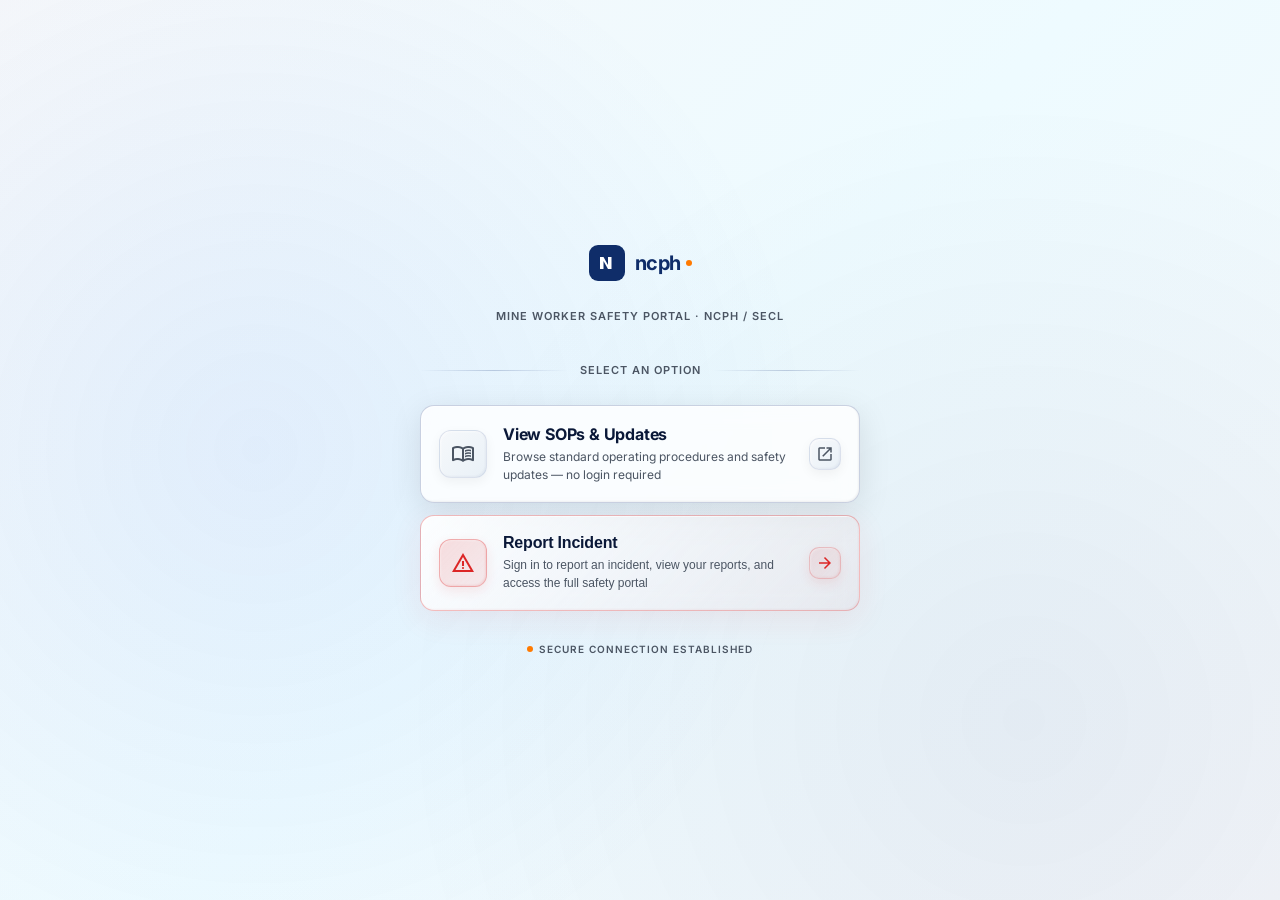
==== app.html @ 00baec32 "fix: simple N icon at 20px + ncph. wordmark beside it, SaaS style" ====
<!DOCTYPE html>
<html lang="en">
<head>
<meta charset="utf-8"/>
<meta name="viewport" content="width=device-width,initial-scale=1,viewport-fit=cover"/>
<title>Suraksha Prabandhan Pranali — NCPH Portal</title>
<link href="https://fonts.googleapis.com/css2?family=Inter:wght@300;400;500;600;700;800;900&display=swap" rel="stylesheet"/>
<link href="https://fonts.googleapis.com/css2?family=Material+Symbols+Outlined:opsz,wght,FILL,GRAD@20..48,100..700,0..1,-50..200" rel="stylesheet"/>
<style>
*{box-sizing:border-box;margin:0;padding:0;-webkit-tap-highlight-color:transparent}
:root{
  --navy:#0F2D69;--navy-dark:#091f4a;--navy-hover:#1a3d82;
  --red:#DC2626;--red-light:#fef2f2;--red-mid:#fca5a5;--red-dark:#b91c1c;
  --orange:#f97316;--orange-light:#fff7ed;
  --amber:#f59e0b;--amber-light:#fffbeb;
  --green:#10B981;--green-light:#ecfdf5;
  --blue:#2563eb;--blue-light:#eff6ff;
  --sky:#0ea5e9;--sky-light:#f0f9ff;
  --emerald:#10b981;--emerald-light:#ecfdf5;
  --slate-50:#F5F7FA;--slate-100:#f1f5f9;--slate-200:#E5E7EB;
  --slate-300:#cbd5e1;--slate-400:#4B5563;--slate-500:#4B5563;
  --slate-600:#374151;--slate-700:#1F2937;--slate-800:#0A1838;--slate-900:#0f172a;
  --white:#ffffff;
  --shadow-sm:0 1px 3px rgba(0,0,0,.06),0 1px 2px rgba(0,0,0,.04);
  --shadow:0 4px 16px rgba(0,0,0,.08),0 2px 4px rgba(0,0,0,.04);
  --shadow-md:0 6px 24px rgba(0,0,0,.1),0 2px 8px rgba(0,0,0,.06);
  --shadow-lg:0 20px 48px rgba(0,0,0,.12),0 8px 16px rgba(0,0,0,.06);
  --r:14px;--rs:10px;--rx:18px;
  --font:'Inter',system-ui,sans-serif;--head:'Inter',system-ui,sans-serif;
}
html,body{
  height:100%;font-family:var(--font);font-size:15px;color:var(--slate-800);
  background:linear-gradient(135deg,#F5F7FA 0%,#EEFBFF 50%,#F5F7FA 100%);
  background-attachment:fixed;
}
body::before{
  content:'';
  position:fixed;inset:0;
  background:radial-gradient(circle at 20% 50%,rgba(37,99,235,0.08) 0%,transparent 50%),
              radial-gradient(circle at 80% 80%,rgba(0,32,107,0.06) 0%,transparent 50%);
  pointer-events:none;z-index:0
}
input,select,textarea,button{font-family:var(--font)}
input:focus,select:focus,textarea:focus{outline:none}

/* ── PAGE LOADER ── */
#PL{position:fixed;inset:0;background:#F8FAFC;display:flex;flex-direction:column;align-items:center;justify-content:center;z-index:9999;transition:opacity .4s}
#PL.fade{opacity:0;pointer-events:none}
.pl-icon{margin-bottom:16px;width:36px;height:36px;background:#0F2D69;border-radius:9px;display:flex;align-items:center;justify-content:center}
.pl-wordmark{display:flex;align-items:center;gap:6px;margin-bottom:24px}
.pl-wordmark-text{font-size:18px;font-weight:700;color:#0F2D69;letter-spacing:-0.5px;line-height:1}
.pl-wordmark-dot{width:6px;height:6px;border-radius:50%;background:#FF7A00;flex-shrink:0}
.pl-bar{width:140px;height:2px;background:#e2e8f0;border-radius:2px;overflow:hidden}
.pl-fill{height:100%;background:#0F2D69;border-radius:2px;animation:plbar 1.8s ease forwards}
@keyframes plbar{from{width:0}to{width:100%}}
.pl-txt{margin-top:12px;font-size:10px;color:#94a3b8;font-weight:600;letter-spacing:1px;text-transform:uppercase}

/* ── HEADER ── */
header{background:#fff;border-bottom:1px solid #e2e8f0;height:56px;position:sticky;top:0;z-index:200;display:flex;align-items:center;justify-content:space-between;padding:0 16px;box-shadow:0 1px 0 #e2e8f0}
.hdr-brand{display:flex;align-items:center;gap:10px}
.hdr-icon{width:28px;height:28px;background:#0F2D69;border-radius:7px;display:flex;align-items:center;justify-content:center;flex-shrink:0}
.hdr-wordmark{display:flex;align-items:center;gap:5px}
.hdr-wordmark-text{font-size:15px;font-weight:700;color:#0F2D69;letter-spacing:-0.5px;line-height:1}
.hdr-wordmark-dot{width:5px;height:5px;border-radius:50%;background:#FF7A00;flex-shrink:0}
.hdr-right{display:flex;align-items:center;gap:8px}
.hdr-avatar{width:32px;height:32px;background:#0F2D69;border-radius:50%;display:flex;align-items:center;justify-content:center;color:#fff;font-size:12px;font-weight:800;cursor:pointer;flex-shrink:0}
.hdr-info{display:none}
.hdr-name{font-size:12px;font-weight:700;color:var(--slate-800);line-height:1.2}
.hdr-id{font-size:10px;color:var(--slate-400)}
.role-tag{display:none;padding:3px 9px;border-radius:20px;font-size:10px;font-weight:800;letter-spacing:.5px;text-transform:uppercase;background:rgba(0,32,107,0.1);color:var(--navy)}
.emr-btn{display:flex;align-items:center;gap:5px;background:rgba(220,38,38,.1);border:1px solid rgba(220,38,38,.3);color:#dc2626;font-size:11px;font-weight:700;text-transform:uppercase;letter-spacing:.5px;padding:7px 10px;border-radius:var(--rs);cursor:pointer;transition:all .2s;white-space:nowrap}
.emr-btn:hover{background:rgba(220,38,38,.15)}
.logout-btn{display:flex;background:none;border:none;color:var(--slate-400);cursor:pointer;padding:6px;border-radius:var(--rs);align-items:center;justify-content:center}
.logout-btn:hover{color:#dc2626}
@media(min-width:640px){.hdr-info{display:block}.role-tag{display:inline-block}}
@media(max-width:767px){.logout-btn{display:none}}
.bn-logout{color:#dc2626!important;border-left:1px solid rgba(0,32,107,0.12);flex-shrink:0}
@media(min-width:768px){.hdr-wordmark-text{font-size:15px}}

/* ── DESKTOP NAV ── */
.top-nav{background:#fff;border-bottom:1px solid #e2e8f0;display:none;padding:0 16px;overflow-x:auto}
.top-nav::-webkit-scrollbar{display:none}
.nav-btn{padding:14px 16px;background:none;border:none;border-bottom:2.5px solid transparent;font-family:var(--font);font-size:13px;font-weight:600;color:var(--slate-400);cursor:pointer;white-space:nowrap;transition:all .2s}
.nav-btn:hover{color:var(--navy)}
.nav-btn.active{color:#0F2D69;border-bottom-color:#FF7A00}
@media(min-width:768px){.top-nav{display:flex}}

/* ── MOBILE BOTTOM NAV ── */
.bottom-nav{display:flex;position:fixed;bottom:0;left:0;right:0;background:#fff;border-top:1px solid #e2e8f0;z-index:200;box-shadow:0 -1px 0 #e2e8f0;padding-bottom:env(safe-area-inset-bottom,0px);overflow-x:auto}
.bottom-nav::-webkit-scrollbar{display:none}
.bn-btn{flex:1;min-width:52px;display:flex;flex-direction:column;align-items:center;justify-content:center;gap:2px;padding:10px 4px;background:none;border:none;cursor:pointer;color:var(--slate-400);font-family:var(--font);font-size:9px;font-weight:700;text-transform:uppercase;letter-spacing:.5px;transition:all .2s;white-space:nowrap}
.bn-btn.active{color:#0F2D69}
.bn-btn .ms{font-size:22px}
@media(min-width:768px){.bottom-nav{display:none}}

/* ── MAIN ── */
main{padding:16px 14px calc(88px + env(safe-area-inset-bottom,0px));max-width:1100px;margin:0 auto;width:100%;position:relative;z-index:1}
@media(min-width:768px){main{padding:28px 24px 32px}}
.sec{display:none;animation:fadein .25s ease}
.sec.active{display:block}
@keyframes fadein{from{opacity:0;transform:translateY(6px)}to{opacity:1;transform:translateY(0)}}

/* ── PAGE HEADER ── */
.pg-eyebrow{font-size:10px;font-weight:700;text-transform:uppercase;letter-spacing:1.5px;color:var(--navy);margin-bottom:4px}
.pg-title{font-size:22px;font-weight:800;background:linear-gradient(135deg,#00206B 0%,#00308F 100%);-webkit-background-clip:text;-webkit-text-fill-color:transparent;background-clip:text;margin-bottom:3px}
.pg-sub{font-size:13px;color:var(--slate-400);margin-bottom:22px}
@media(min-width:768px){.pg-title{font-size:28px;-webkit-text-fill-color:transparent}}

/* ── CARDS ── */
.card{background:rgba(255,255,255,0.8);backdrop-filter:blur(10px);border:1.5px solid rgba(0,32,107,0.1);border-radius:var(--r);padding:16px;margin-bottom:14px;box-shadow:0 8px 32px rgba(0,0,0,0.08),inset 1px 1px 0 rgba(255,255,255,0.6)}
@media(min-width:640px){.card{padding:22px}}
.card-header{display:flex;align-items:center;gap:10px;margin-bottom:16px;padding-bottom:14px;border-bottom:1px solid var(--slate-100)}
.card-icon{width:34px;height:34px;border-radius:10px;display:flex;align-items:center;justify-content:center;font-size:16px;flex-shrink:0}
.card-title{font-size:14px;font-weight:700;color:var(--slate-800)}
.card-sub{font-size:11px;color:var(--slate-400)}

/* ── FORM ── */
.form-grid{display:grid;grid-template-columns:1fr;gap:14px}
.form-grid-2{display:grid;grid-template-columns:1fr;gap:14px}@media(min-width:500px){.form-grid-2{grid-template-columns:1fr 1fr}}
.form-span{grid-column:1/-1}
.form-group{display:flex;flex-direction:column;gap:6px}
.form-label{font-size:11px;font-weight:700;text-transform:uppercase;letter-spacing:.5px;color:var(--slate-500)}
.form-input{width:100%;background:linear-gradient(135deg,rgba(245,247,250,0.9) 0%,rgba(229,237,245,0.9) 100%);border:1.5px solid rgba(0,32,107,0.15);color:var(--slate-800);padding:12px 14px;font-size:14px;border-radius:var(--rs);transition:all .2s;-webkit-appearance:none;box-shadow:inset 1px 1px 2px rgba(0,32,107,0.05)}
.form-input:focus{border-color:var(--navy);background:rgba(255,255,255,0.95);box-shadow:0 0 0 3px rgba(0,32,107,0.1),inset 1px 1px 2px rgba(0,32,107,0.05)}
.form-input[readonly]{opacity:.6;cursor:not-allowed}
.form-input::placeholder{color:var(--slate-300)}
select.form-input{background-image:url("data:image/svg+xml,%3Csvg xmlns='http://www.w3.org/2000/svg' width='14' height='14' viewBox='0 0 24 24' fill='none' stroke='%2394a3b8' stroke-width='2.5'%3E%3Cpath d='M6 9l6 6 6-6'/%3E%3C/svg%3E");background-repeat:no-repeat;background-position:right 12px center;background-color:var(--slate-50);padding-right:36px}
select.form-input:focus{background-color:#fff}
textarea.form-input{resize:vertical;min-height:88px;line-height:1.6}
@media(min-width:640px){.form-grid{grid-template-columns:1fr 1fr}}

/* ── STEP HEADER ── */
.step-hdr{display:flex;align-items:center;gap:10px;margin-bottom:16px;padding-bottom:12px;border-bottom:1px solid var(--slate-100)}
.step-num{width:26px;height:26px;background:#0F2D69;color:#fff;border-radius:6px;display:flex;align-items:center;justify-content:center;font-size:12px;font-weight:800;flex-shrink:0}
.step-title{font-size:14px;font-weight:700;color:var(--slate-800)}

/* ── SEV BUTTONS ── */
.sev-row{display:flex;gap:8px;flex-wrap:wrap}
.sev-btn{padding:8px 12px;border:2px solid var(--slate-200);background:#fff;font-size:11px;font-weight:700;text-transform:uppercase;letter-spacing:.4px;border-radius:var(--rs);cursor:pointer;transition:all .2s;color:var(--slate-500)}
.sev-btn.nm{color:var(--blue)}.sev-btn.nm.sel{background:var(--blue-light);border-color:var(--blue)}
.sev-btn.mi{color:var(--amber)}.sev-btn.mi.sel{background:var(--amber-light);border-color:var(--amber)}
.sev-btn.se{color:var(--orange)}.sev-btn.se.sel{background:var(--orange-light);border-color:var(--orange)}
.sev-btn.cr{color:#dc2626}.sev-btn.cr.sel{background:var(--red-light);border-color:#dc2626}
.sev-btn.fa{color:#7f1d1d;animation:flash 1.5s infinite}.sev-btn.fa.sel{background:#fef2f2;border-color:#7f1d1d}
@keyframes flash{0%,100%{opacity:1}50%{opacity:.5}}

/* ── LOCATION GRID ── */
.loc-grid{display:grid;grid-template-columns:1fr 1fr;gap:8px}
.loc-btn{padding:12px 8px;border:2px solid var(--slate-200);background:var(--slate-50);color:var(--slate-500);cursor:pointer;font-size:11px;font-weight:700;text-align:center;border-radius:var(--rs);transition:all .2s;line-height:1.3}
.loc-btn .ms{font-size:20px;display:block;margin-bottom:4px}
.loc-btn:hover,.loc-btn.sel{border-color:var(--navy);color:var(--navy);background:rgba(0,32,107,0.06)}
@media(min-width:480px){.loc-grid{grid-template-columns:repeat(3,1fr)}}

/* ── TOGGLE ── */
.tgl{display:flex;background:var(--slate-100);border-radius:var(--rs);padding:3px;gap:3px;width:fit-content}
.tgl-btn{padding:8px 16px;background:none;border:none;color:var(--slate-400);cursor:pointer;font-size:12px;font-weight:700;border-radius:8px;transition:all .2s}
.tgl-btn.active{background:#fff;color:var(--navy);box-shadow:var(--shadow-sm)}

/* ── SUBMIT BUTTON ── */
.submit-btn{display:inline-flex;align-items:center;gap:8px;background:#0F2D69;color:#fff;border:none;padding:13px 28px;font-size:14px;font-weight:700;text-transform:uppercase;letter-spacing:.5px;border-radius:var(--rs);cursor:pointer;transition:all .2s;box-shadow:0 4px 14px rgba(15,45,105,0.25)}
.submit-btn:hover{background:#1a3d82;transform:translateY(-1px);box-shadow:0 8px 20px rgba(15,45,105,0.3)}
.submit-btn:disabled{background:#cbd5e1;color:#94a3b8;cursor:not-allowed;transform:none;box-shadow:none}
.submit-btn.amber{background:#d97706;box-shadow:0 4px 14px rgba(245,158,11,.3)}
.submit-btn.amber:hover{background:#b45309}
.spinner{width:16px;height:16px;border:2px solid rgba(255,255,255,.3);border-top-color:#fff;border-radius:50%;animation:spin .7s linear infinite;display:none;flex-shrink:0}
.spinner.on{display:block}
@keyframes spin{to{transform:rotate(360deg)}}

/* ── TABLE ── */
.table-wrap{overflow-x:auto;border-radius:var(--r);border:1px solid var(--slate-200);box-shadow:var(--shadow-sm)}
table{width:100%;border-collapse:collapse;background:#fff;min-width:360px}
th{background:var(--slate-50);font-size:10px;font-weight:700;color:var(--slate-400);padding:10px 12px;text-align:left;border-bottom:1px solid var(--slate-200);text-transform:uppercase;letter-spacing:.5px;white-space:nowrap}
td{padding:11px 12px;border-bottom:1px solid var(--slate-100);font-size:12px;color:var(--slate-700)}
tr:last-child td{border-bottom:none}
tr:hover td{background:var(--slate-50)}

/* ── BADGES ── */
.badge{display:inline-flex;align-items:center;padding:3px 9px;font-size:10px;font-weight:800;border-radius:20px;text-transform:uppercase;letter-spacing:.3px;white-space:nowrap;border:1px solid}
.b-nm{background:var(--blue-light);color:var(--blue);border-color:#bfdbfe}
.b-mi{background:var(--amber-light);color:var(--amber);border-color:#fde68a}
.b-se{background:var(--orange-light);color:var(--orange);border-color:#fed7aa}
.b-cr{background:var(--red-light);color:#dc2626;border-color:var(--red-mid)}
.b-fa{background:#fef2f2;color:#7f1d1d;border-color:#fca5a5;animation:flash 1.5s infinite}
.b-open{background:var(--sky-light);color:var(--sky);border-color:#bae6fd}
.b-review{background:var(--amber-light);color:var(--amber);border-color:#fde68a}
.b-closed{background:var(--green-light);color:var(--green);border-color:#a7f3d0}
.b-admin{background:var(--red-light);color:var(--red);border-color:var(--red-mid)}
.b-worker{background:var(--blue-light);color:var(--blue);border-color:#bfdbfe}

/* ── ACTION BUTTONS ── */
.act-btn{padding:5px 11px;font-size:10px;font-weight:800;text-transform:uppercase;letter-spacing:.3px;border-radius:6px;border:none;cursor:pointer;transition:all .2s;margin-right:4px}
.act-review{background:var(--amber-light);color:var(--amber)}.act-review:hover{background:#fde68a}
.act-close{background:var(--green-light);color:var(--green)}.act-close:hover{background:#a7f3d0}
.act-delete{background:var(--red-light);color:#dc2626}.act-delete:hover{background:var(--red-mid)}

/* ── STAT CARDS ── */
.stats-row{display:grid;grid-template-columns:1fr 1fr;gap:12px;margin-bottom:18px}
@media(min-width:768px){.stats-row{grid-template-columns:repeat(4,1fr)}}
.stat-card{background:#fff;border:1px solid var(--slate-200);border-radius:var(--r);padding:14px 16px;box-shadow:var(--shadow-sm)}
.stat-card-icon{width:36px;height:36px;border-radius:10px;display:flex;align-items:center;justify-content:center;font-size:16px;margin-bottom:12px}
.stat-tag{display:inline-block;font-size:9px;font-weight:800;text-transform:uppercase;letter-spacing:.5px;padding:2px 8px;border-radius:20px;margin-bottom:6px}
.stat-val{font-family:var(--head);font-size:28px;font-weight:800;line-height:1;margin-bottom:3px}
.stat-lbl{font-size:12px;color:var(--slate-500);font-weight:500}
.stat-bar{height:3px;background:var(--slate-100);border-radius:3px;overflow:hidden;margin-top:10px}
.stat-bar-fill{height:100%;border-radius:3px;transition:width .8s ease}

/* ── INCIDENT CARDS ── */
.inc-card{background:#fff;border:1px solid var(--slate-200);border-radius:var(--r);margin-bottom:14px;box-shadow:0 4px 16px rgba(0,0,0,.07),0 1px 4px rgba(0,0,0,.04);overflow:hidden;border-left:4px solid var(--slate-300)}
.inc-card.sv-nearMiss{border-left-color:var(--blue);background:linear-gradient(135deg,#fff 0%,#eff6ff50 100%)}
.inc-card.sv-minor{border-left-color:var(--amber);background:linear-gradient(135deg,#fff 0%,#fffbeb50 100%)}
.inc-card.sv-serious{border-left-color:var(--orange);background:linear-gradient(135deg,#fff 0%,#fff7ed50 100%)}
.inc-card.sv-critical{border-left-color:#dc2626;background:linear-gradient(135deg,#fff 0%,#fef2f250 100%)}
.inc-card.sv-fatality{border-left-color:#7f1d1d;background:linear-gradient(135deg,#fff 0%,#fef2f280 100%)}
.inc-card.sv-none{border-left-color:var(--slate-300);background:#fff}
.inc-top{padding:12px 14px;display:flex;align-items:flex-start;justify-content:space-between;gap:10px}
.inc-badges{display:flex;gap:6px;flex-wrap:wrap;margin-bottom:6px}
.inc-title{font-family:var(--head);font-size:15px;font-weight:800;color:var(--slate-800)}
.inc-reporter{text-align:right;flex-shrink:0}
.inc-reporter-name{font-size:12px;font-weight:700;color:var(--slate-700)}
.inc-reporter-id{font-size:10px;color:var(--slate-400);font-family:monospace}
.inc-divider{height:1px;background:var(--slate-100);margin:0 16px}
.inc-meta{padding:8px 14px;display:flex;gap:10px;flex-wrap:wrap}
.inc-meta-item{display:flex;align-items:center;gap:4px;font-size:11px;color:var(--slate-400);font-weight:500}
.inc-meta-item .ms{font-size:13px}
.inc-desc{margin:0 14px 10px;font-size:12px;color:var(--slate-500);line-height:1.6;background:var(--slate-50);padding:10px 12px;border-radius:10px;display:-webkit-box;-webkit-line-clamp:2;-webkit-box-orient:vertical;overflow:hidden}
.inc-photos{padding:0 14px 10px;display:flex;gap:6px;flex-wrap:wrap}
.inc-photo-thumb{width:56px;height:56px;object-fit:cover;border-radius:10px;border:2px solid #fff;box-shadow:var(--shadow-sm);cursor:pointer;transition:transform .2s}
.inc-photo-thumb:hover{transform:scale(1.05)}
.inc-photo-more{width:56px;height:56px;background:var(--red-light);border:2px dashed var(--red-mid);border-radius:10px;display:flex;flex-direction:column;align-items:center;justify-content:center;cursor:pointer;font-size:10px;font-weight:800;color:var(--red)}
.inc-actions{padding:8px 14px;background:rgba(248,250,252,.7);display:flex;gap:6px;flex-wrap:wrap;align-items:center;border-top:1px solid var(--slate-100)}
.inc-view-btn{display:inline-flex;align-items:center;gap:5px;background:#fff;border:1.5px solid var(--slate-200);color:var(--slate-600);font-size:10px;font-weight:800;text-transform:uppercase;letter-spacing:.5px;padding:7px 12px;border-radius:8px;cursor:pointer;transition:all .2s;box-shadow:var(--shadow-sm)}
.inc-view-btn:hover{border-color:var(--navy);color:var(--navy);background:rgba(0,32,107,0.05)}

/* ── SOP / STATUTORY CARDS ── */
.doc-grid{display:grid;grid-template-columns:1fr;gap:12px}
@media(min-width:480px){.doc-grid{grid-template-columns:1fr 1fr}}
@media(min-width:900px){.doc-grid{grid-template-columns:repeat(3,1fr)}}
.doc-card{background:#fff;border:1px solid var(--slate-200);border-radius:var(--r);padding:14px;cursor:pointer;transition:all .25s;box-shadow:var(--shadow-sm)}
.doc-card:hover{border-color:rgba(0,32,107,0.3);box-shadow:0 8px 24px rgba(0,32,107,0.12);transform:translateY(-2px)}
.doc-card-icon{width:42px;height:42px;border-radius:12px;display:flex;align-items:center;justify-content:center;font-size:20px;margin-bottom:12px}
.doc-card-cat{font-size:9px;font-weight:800;text-transform:uppercase;letter-spacing:1px;color:var(--navy);margin-bottom:5px}
.doc-card-title{font-family:var(--head);font-size:14px;font-weight:700;color:var(--slate-800);margin-bottom:6px;line-height:1.3}
.doc-card-desc{font-size:11px;color:var(--slate-400);line-height:1.5;margin-bottom:10px;display:-webkit-box;-webkit-line-clamp:2;-webkit-box-orient:vertical;overflow:hidden}
.doc-card-footer{display:flex;justify-content:space-between;align-items:center;padding-top:10px;border-top:1px solid var(--slate-100)}
.doc-file-tag{display:inline-flex;align-items:center;gap:4px;font-size:10px;font-weight:700;background:var(--green-light);color:var(--green);border:1px solid #a7f3d0;padding:2px 8px;border-radius:20px}
.doc-date{font-size:10px;color:var(--slate-300)}
.doc-card-del{width:26px;height:26px;background:var(--slate-50);border:1px solid var(--slate-200);border-radius:7px;display:flex;align-items:center;justify-content:center;color:var(--slate-300);cursor:pointer;transition:all .2s}
.doc-card-del:hover{background:var(--red-light);border-color:var(--red-mid);color:#dc2626}
.stat-doc-card{border-color:#fde68a}
.stat-doc-card:hover{border-color:var(--amber)}
.stat-doc-card .doc-card-cat{color:var(--amber)}
.stat-doc-card .doc-file-tag{background:var(--amber-light);color:var(--amber);border-color:#fde68a}

/* ── CATEGORY GROUP DIVIDER ── */
.cat-group{margin-bottom:28px}
.cat-divider{display:flex;align-items:center;gap:12px;margin-bottom:14px}
.cat-divider-line{flex:1;height:1px;background:var(--slate-100)}
.cat-divider-label{font-family:var(--head);font-size:14px;font-weight:800;color:var(--slate-700)}
.cat-divider-count{font-size:10px;font-weight:700;padding:2px 8px;border-radius:20px;background:rgba(0,32,107,0.08);color:var(--navy);border:1px solid rgba(0,32,107,0.2)}

/* ── CATEGORY TABS ── */
.cat-tabs{display:flex;gap:6px;overflow-x:auto;padding-bottom:4px;scrollbar-width:none;-webkit-overflow-scrolling:touch}
.cat-tabs::-webkit-scrollbar{display:none}
.cat-tab{padding:7px 16px;border-radius:20px;font-size:11px;font-weight:700;text-transform:uppercase;letter-spacing:.5px;cursor:pointer;border:1.5px solid var(--slate-200);background:#fff;color:var(--slate-400);white-space:nowrap;transition:all .2s}
.cat-tab:hover{border-color:var(--red);color:var(--red)}
.cat-tab.active{background:#0F2D69;color:#fff;border-color:#0F2D69}
.cat-tab.amber.active{background:var(--amber);border-color:var(--amber)}

/* ── INNER TABS ── */
.inner-tabs{display:flex;gap:3px;background:var(--slate-100);border-radius:10px;padding:3px;width:fit-content;margin-bottom:18px}
.inner-tab{padding:8px 16px;border-radius:8px;font-size:11px;font-weight:700;text-transform:uppercase;letter-spacing:.5px;cursor:pointer;background:none;border:none;color:var(--slate-400);transition:all .2s}
.inner-tab.active{background:#fff;color:var(--navy);box-shadow:var(--shadow-sm)}

/* ── UPLOAD ZONE ── */
.upload-zone{border:2px dashed var(--slate-200);border-radius:var(--r);padding:28px;text-align:center;cursor:pointer;transition:all .2s;background:var(--slate-50)}
.upload-zone:hover{border-color:var(--navy);background:rgba(0,32,107,0.04)}
.upload-zone .ms{font-size:36px;color:var(--slate-200);display:block;margin-bottom:8px;transition:color .2s}
.upload-zone:hover .ms{color:rgba(0,32,107,0.3)}
.upload-zone-title{font-size:13px;color:var(--slate-400);font-weight:500;margin-bottom:3px}
.upload-zone-sub{font-size:11px;color:var(--slate-300)}
.upload-zone.amber:hover{border-color:var(--amber);background:var(--amber-light)}
.upload-zone.amber:hover .ms{color:rgba(245,158,11,.4)}

/* ── MODAL ── */
.modal-overlay{display:none;position:fixed;inset:0;background:rgba(0,0,0,.5);z-index:1000;align-items:flex-end;justify-content:center;padding:0;backdrop-filter:blur(4px)}
.modal-overlay.open{display:flex}
@media(min-width:640px){.modal-overlay{align-items:center;padding:20px}}
.modal{background:#fff;width:100%;max-height:95dvh;overflow-y:auto;-webkit-overflow-scrolling:touch;overscroll-behavior:contain}
@media(max-width:639px){.modal{border-radius:20px 20px 0 0}}
@media(min-width:640px){.modal{max-width:700px;border-radius:var(--r);box-shadow:var(--shadow-lg)}}
.modal-header{padding:18px 20px;border-bottom:1px solid var(--slate-100);display:flex;align-items:center;justify-content:space-between;position:sticky;top:0;background:#fff;z-index:1}
.modal-title{font-family:var(--head);font-size:18px;font-weight:800;color:var(--slate-800)}
.modal-sub{font-size:10px;color:var(--slate-400);font-weight:600;text-transform:uppercase;letter-spacing:.5px;margin-top:2px}
.modal-close{width:30px;height:30px;background:var(--slate-100);border:none;border-radius:50%;cursor:pointer;display:flex;align-items:center;justify-content:center;color:var(--slate-400);transition:all .2s}
.modal-close:hover{background:rgba(0,32,107,0.08);color:var(--navy)}
.modal-body{padding:16px;overscroll-behavior:contain}

/* ── DETAIL GRID ── */
.detail-grid{display:grid;grid-template-columns:1fr 1fr;gap:10px;margin-bottom:16px}
.detail-field{background:var(--slate-50);border-radius:10px;padding:10px 12px}
.detail-field.full{grid-column:1/-1}
.detail-label{font-size:9px;font-weight:800;text-transform:uppercase;letter-spacing:.5px;color:var(--slate-400);margin-bottom:4px}
.detail-value{font-size:13px;font-weight:600;color:var(--slate-700);line-height:1.5}

/* ── PHOTO GRID ── */
.photo-grid{display:grid;grid-template-columns:repeat(auto-fill,minmax(100px,1fr));gap:8px;margin-top:10px}
.photo-grid img{width:100%;aspect-ratio:1;object-fit:cover;border-radius:10px;border:1px solid var(--slate-200);cursor:pointer;transition:all .2s}
.photo-grid img:hover{border-color:var(--red);box-shadow:var(--shadow-sm)}

/* ── FULLSCREEN ── */
#FS{display:none;position:fixed;inset:0;background:rgba(0,0,0,.95);z-index:2000;align-items:center;justify-content:center;cursor:zoom-out}
#FS.open{display:flex}
#FS img{max-width:95vw;max-height:92dvh;object-fit:contain;border-radius:8px}
#FS button{position:absolute;top:16px;right:16px;background:rgba(255,255,255,.1);border:none;color:#fff;width:40px;height:40px;border-radius:50%;font-size:20px;cursor:pointer;display:flex;align-items:center;justify-content:center}

/* ── LOADER ── */
.loader{display:none;align-items:center;justify-content:center;gap:10px;padding:48px 20px}
.loader.on{display:flex}
.loader-spin{width:24px;height:24px;border:2.5px solid rgba(0,32,107,0.15);border-top-color:var(--navy);border-radius:50%;animation:spin .8s linear infinite}
.loader-txt{font-size:12px;color:var(--slate-400);font-weight:600;text-transform:uppercase;letter-spacing:.5px}

/* ── EMPTY STATE ── */
.empty{display:none;text-align:center;padding:56px 20px}
.empty.on{display:block}
.empty .ms{font-size:44px;color:var(--slate-200);display:block;margin-bottom:12px}
.empty-title{font-size:14px;font-weight:700;color:var(--slate-500);margin-bottom:4px}
.empty-sub{font-size:12px;color:var(--slate-400)}

/* ── NOTICE ── */
.notice{background:var(--blue-light);border:1px solid #bfdbfe;border-radius:var(--rs);padding:12px 14px;margin-bottom:16px;font-size:13px;color:#1d4ed8;line-height:1.6;display:flex;gap:8px}

/* ── PROGRESS ── */
.progress{height:6px;background:var(--slate-100);border-radius:4px;overflow:hidden;margin-top:6px}
.progress-fill{height:100%;border-radius:4px;transition:width .8s ease}

/* ── FILTER ROW ── */
.filter-row{display:flex;gap:8px;margin-bottom:16px;flex-wrap:wrap;align-items:center}
.filter-select{background:#fff;border:1.5px solid var(--slate-200);color:var(--slate-700);padding:8px 12px;font-size:12px;font-weight:500;cursor:pointer;border-radius:var(--rs);-webkit-appearance:none;background-image:url("data:image/svg+xml,%3Csvg xmlns='http://www.w3.org/2000/svg' width='12' height='12' viewBox='0 0 24 24' fill='none' stroke='%2394a3b8' stroke-width='2.5'%3E%3Cpath d='M6 9l6 6 6-6'/%3E%3C/svg%3E");background-repeat:no-repeat;background-position:right 10px center;padding-right:30px}
.filter-select:focus{border-color:var(--navy);outline:none}
.filter-count{font-size:11px;color:var(--slate-400);font-weight:600}

/* ── DASHBOARD ── */
.dash-grid{display:grid;grid-template-columns:1fr;gap:14px}
@media(min-width:768px){.dash-grid{grid-template-columns:2fr 1fr}}

/* ── TOAST ── */
#toast-wrap{position:fixed;bottom:72px;left:50%;transform:translateX(-50%);z-index:500;position:fixed}
@media(min-width:768px){#toast-wrap{bottom:24px;left:auto;right:24px;transform:none}}
.toast{display:flex;align-items:center;gap:8px;padding:12px 18px;border-radius:var(--rs);font-size:13px;font-weight:700;box-shadow:var(--shadow-lg);opacity:0;transform:translateY(40px);transition:all .4s cubic-bezier(.34,1.56,.64,1);pointer-events:none;white-space:nowrap;max-width:90vw}
.toast.show{opacity:1;transform:translateY(0);pointer-events:auto}
.toast.success{background:#059669;color:#fff}
.toast.error{background:#dc2626;color:#fff}

/* ── DROPDOWN ── */
.cat-dropdown{display:none;position:absolute;top:100%;left:0;right:0;background:#fff;border:1.5px solid var(--slate-200);border-top:none;border-radius:0 0 var(--rs) var(--rs);z-index:50;max-height:160px;overflow-y:auto;box-shadow:var(--shadow)}
.cat-dropdown.open{display:block}
.cat-dropdown-item{padding:10px 14px;font-size:13px;color:var(--slate-700);cursor:pointer;border-bottom:1px solid var(--slate-100);transition:background .15s}
.cat-dropdown-item:hover{background:var(--slate-50)}
.cat-dropdown-item:last-child{border-bottom:none}

/* ── MISC ── */
.ms{font-family:'Material Symbols Outlined';font-variation-settings:'FILL' 0,'wght' 400,'GRAD' 0,'opsz' 24;line-height:1;display:inline-block;vertical-align:middle}
.mono{font-family:'Courier New',monospace;font-size:11px}
.discard-btn{display:flex;align-items:center;gap:5px;background:none;border:none;color:var(--slate-400);font-size:11px;font-weight:700;text-transform:uppercase;letter-spacing:.5px;cursor:pointer;transition:color .2s}
.discard-btn:hover{color:var(--slate-700)}
.ref-tag{font-size:11px;font-weight:700;color:var(--navy);background:rgba(0,32,107,0.08);border:1px solid rgba(0,32,107,0.2);padding:2px 8px;border-radius:20px;font-family:monospace}

/* ── MOBILE SPECIFIC ── */
@media(max-width:480px){
  .pg-title{font-size:20px}
  .emr-btn span:not(.ms){display:none}
  .emr-btn{padding:8px}
  .sev-row{gap:6px}
  .sev-btn{padding:8px 10px;font-size:10px}
  .loc-btn{font-size:10px;padding:10px 4px}
  .loc-btn .ms{font-size:18px}
  .filter-row{gap:6px}
  .filter-select{font-size:11px;padding:7px 10px}
  .inc-title{font-size:14px}
  .inc-reporter-name{font-size:11px}
  .badge{font-size:9px;padding:2px 7px}
  .ref-tag{font-size:10px}
  .act-btn{padding:5px 9px;font-size:9px}
  .card{padding:14px;border-radius:12px}
  .cat-tab{padding:6px 12px;font-size:10px}
  .inner-tab{padding:7px 12px;font-size:10px}
  .submit-btn{padding:12px 20px;font-size:13px}
  .detail-grid{grid-template-columns:1fr}
  .detail-field.full{grid-column:1}
  .photo-grid{grid-template-columns:repeat(auto-fill,minmax(80px,1fr))}
  .doc-grid{grid-template-columns:1fr}
  .stats-row{gap:10px}
  .stat-card{padding:12px 14px}
  .stat-val{font-size:26px}
  .bn-btn{font-size:8px}
  .bn-btn .ms{font-size:20px}
  .form-input{font-size:16px} /* prevents iOS zoom on focus */
  .tgl-btn{padding:8px 12px;font-size:11px}
}
@media(max-width:360px){
  main{padding:12px 12px calc(80px + env(safe-area-inset-bottom,0px))}
  .pg-title{font-size:18px}
  .sev-btn{padding:7px 8px;font-size:9px}
}
/* iOS input zoom fix - font-size 16px prevents auto-zoom */
@media(max-width:768px){
  .form-input{font-size:16px}
  .glass-input{font-size:16px}
  select.form-input{font-size:16px}
}
/* Smooth scrolling momentum */
.modal,.table-wrap,.cat-tabs,.sop-tabs{-webkit-overflow-scrolling:touch}
/* Touch targets - minimum 44px */
.bn-btn{min-height:52px}
.act-btn{min-height:32px;display:inline-flex;align-items:center}
.loc-btn{min-height:56px}
.tgl-btn{min-height:36px}
/* Remove hover effects on touch */
@media(hover:none){
  .doc-card:hover,.inc-card:hover{transform:none;box-shadow:var(--shadow-sm)}
  .submit-btn:hover{transform:none}
}

/* ── SOP ALL BANNER ── */
.sop-all-link{display:flex;align-items:center;justify-content:space-between;gap:12px;background:linear-gradient(135deg,#fff5f5,#fff);border:1.5px solid #fecaca;border-radius:16px;padding:14px 16px;margin-bottom:16px;text-decoration:none;box-shadow:0 2px 8px rgba(229,9,20,.07);transition:all .2s;cursor:pointer;-webkit-tap-highlight-color:transparent}
.sop-all-link:active{transform:scale(.98);box-shadow:0 1px 4px rgba(229,9,20,.1)}
.sop-all-inner{display:flex;align-items:center;gap:12px;min-width:0}
.sop-all-icon{width:42px;height:42px;background:linear-gradient(135deg,var(--red),#ff6b6b);border-radius:12px;display:flex;align-items:center;justify-content:center;flex-shrink:0;box-shadow:0 4px 10px rgba(229,9,20,.25)}
.sop-all-text{min-width:0}
.sop-all-title{font-size:14px;font-weight:800;color:var(--slate-800);margin-bottom:1px;white-space:nowrap}
.sop-all-sub{font-size:11px;color:var(--slate-500);font-weight:500;white-space:nowrap;overflow:hidden;text-overflow:ellipsis}
.sop-all-btn{display:flex;align-items:center;gap:5px;background:var(--red);color:#fff;padding:9px 14px;border-radius:10px;font-size:11px;font-weight:700;text-transform:uppercase;letter-spacing:.5px;white-space:nowrap;flex-shrink:0;box-shadow:0 2px 8px rgba(229,9,20,.25)}
@media(max-width:380px){.sop-all-sub{display:none}.sop-all-title{font-size:13px}.sop-all-btn span:first-child{display:none}.sop-all-btn{padding:9px}}
</style>
</head>
<body>

<!-- PAGE LOADER -->
<div id="PL">
  <div class="pl-icon">
    <svg width="20" height="20" viewBox="0 0 20 20" fill="none" xmlns="http://www.w3.org/2000/svg">
      <path d="M3 16V4H6.5L11 12V4H14.5V16H11L6.5 8V16H3Z" fill="white"/>
    </svg>
  </div>
  <div class="pl-wordmark">
    <span class="pl-wordmark-text">ncph</span>
    <span class="pl-wordmark-dot"></span>
  </div>
  <div class="pl-bar"><div class="pl-fill"></div></div>
  <div class="pl-txt">Suraksha Prabandhan Pranali</div>
</div>

<!-- HEADER -->
<header>
  <div class="hdr-brand">
    <div class="hdr-icon">
      <svg width="16" height="16" viewBox="0 0 20 20" fill="none" xmlns="http://www.w3.org/2000/svg">
        <path d="M3 16V4H6.5L11 12V4H14.5V16H11L6.5 8V16H3Z" fill="white"/>
      </svg>
    </div>
    <div class="hdr-wordmark">
      <span class="hdr-wordmark-text">ncph</span>
      <span class="hdr-wordmark-dot"></span>
    </div>
  </div>
  <div class="hdr-right">
    <div style="display:flex;align-items:center;gap:8px">
      <div class="hdr-avatar" id="hdrAvatar">?</div>
      <div class="hdr-info">
        <div class="hdr-name" id="hdrName"></div>
        <div class="hdr-id" id="hdrId"></div>
      </div>
    </div>
    <span class="role-tag" id="rolePill"></span>
    <button class="emr-btn" onclick="triggerEmergency()"><span class="ms" style="font-size:16px">emergency</span><span>Emergency</span></button>
    <button class="logout-btn" onclick="doLogout()"><span class="ms">logout</span></button>
  </div>
</header>

<!-- DESKTOP NAV -->
<nav class="top-nav" id="topNav"></nav>

<main>

<!-- ═══ REPORT INCIDENT ═══ -->
<div id="sec-report" class="sec">

  <!-- Page header + language toggle -->
  <div style="display:flex;align-items:flex-start;justify-content:space-between;gap:12px;margin-bottom:18px;flex-wrap:wrap">
    <div>
      <div class="pg-eyebrow" id="lbl-eyebrow">Operational Safety</div>
      <div class="pg-title" id="lbl-title">Report Incident</div>
      <div class="pg-sub" id="lbl-sub">Fill in as much detail as possible</div>
    </div>
    <!-- Language Toggle -->
    <div style="display:flex;align-items:center;gap:8px;background:#fff;border:1.5px solid var(--slate-200);border-radius:12px;padding:5px 6px;box-shadow:var(--shadow-sm);flex-shrink:0;margin-top:4px">
      <button id="lang-en" onclick="setLang('en')"
        style="padding:6px 14px;border-radius:8px;border:none;font-size:12px;font-weight:700;cursor:pointer;transition:all .2s;background:var(--red);color:#fff;font-family:var(--font)">
        EN
      </button>
      <button id="lang-hi" onclick="setLang('hi')"
        style="padding:6px 14px;border-radius:8px;border:none;font-size:12px;font-weight:700;cursor:pointer;transition:all .2s;background:none;color:var(--slate-400);font-family:var(--font)">
        हिं
      </button>
    </div>
  </div>

  <!-- Section 1: Your Details -->
  <div class="card">
    <div class="step-hdr">
      <div class="step-num">1</div>
      <div class="step-title" id="lbl-s1">Your Details</div>
    </div>
    <div class="form-grid">
      <div class="form-group">
        <label class="form-label" id="lbl-name">Full Name</label>
        <input id="rName" class="form-input" type="text" readonly/>
      </div>
      <div class="form-group">
        <label class="form-label" id="lbl-neis">ID / NEIS Number</label>
        <input id="rId" class="form-input" type="text" readonly/>
      </div>
      <div class="form-group">
        <label class="form-label" id="lbl-sup">Supervisor on Duty</label>
        <input id="rSup" class="form-input" type="text" id="rSup" placeholder="Supervisor name"/>
      </div>
      <div class="form-group">
        <label class="form-label" id="lbl-dept">Department</label>
        <input id="rDept" class="form-input" type="text" readonly/>
      </div>
    </div>
  </div>

  <!-- Section 2: Incident Details -->
  <div class="card">
    <div class="step-hdr">
      <div class="step-num">2</div>
      <div class="step-title" id="lbl-s2">Incident Details</div>
    </div>
    <div class="form-grid">
      <div class="form-group">
        <label class="form-label" id="lbl-date">Date</label>
        <input id="rDate" class="form-input" type="date"/>
      </div>
      <div class="form-group">
        <label class="form-label" id="lbl-time">Time</label>
        <input id="rTime" class="form-input" type="time"/>
      </div>
      <div class="form-group form-span">
        <label class="form-label" id="lbl-type">Incident Type</label>
        <select id="rType" class="form-input">
          <option value="" id="opt-type-0">— Select —</option>
          <option id="opt-type-1">Rock Fall / Ground Failure</option>
          <option id="opt-type-2">Blasting Accident</option>
          <option id="opt-type-3">Equipment / Machinery Accident</option>
          <option id="opt-type-4">Electrical Incident</option>
          <option id="opt-type-5">Fire / Explosion</option>
          <option id="opt-type-6">Gas / Fume Exposure</option>
          <option id="opt-type-7">Fall from Height</option>
          <option id="opt-type-8">Slip, Trip or Fall</option>
          <option id="opt-type-9">Flooding / Inrush</option>
          <option id="opt-type-10">Entrapment / Entanglement</option>
          <option id="opt-type-11">Chemical Exposure / Spill</option>
          <option id="opt-type-12">Vehicle Collision</option>
          <option id="opt-type-13">Lifting / Manual Handling Injury</option>
          <option id="opt-type-14">Near Miss</option>
          <option id="opt-type-15">Other</option>
        </select>
      </div>
      <div class="form-group form-span">
        <label class="form-label" id="lbl-loc">Location</label>
        <div class="loc-grid">
          <button class="loc-btn" onclick="selLoc(this)"><span class="ms">factory</span><span class="loc-lbl" id="loc-0">Surface – General</span></button>
          <button class="loc-btn" onclick="selLoc(this)"><span class="ms">build</span><span class="loc-lbl" id="loc-1">Surface – Workshop</span></button>
          <button class="loc-btn" onclick="selLoc(this)"><span class="ms">terrain</span><span class="loc-lbl" id="loc-2">UG – Stope</span></button>
          <button class="loc-btn" onclick="selLoc(this)"><span class="ms">construction</span><span class="loc-lbl" id="loc-3">UG – Development</span></button>
          <button class="loc-btn" onclick="selLoc(this)"><span class="ms">local_shipping</span><span class="loc-lbl" id="loc-4">UG – Haulage</span></button>
          <button class="loc-btn" onclick="selLoc(this)"><span class="ms">air</span><span class="loc-lbl" id="loc-5">UG – Ventilation</span></button>
          <button class="loc-btn" onclick="selLoc(this)"><span class="ms">linear_scale</span><span class="loc-lbl" id="loc-6">Conveyor Belt</span></button>
          <button class="loc-btn" onclick="selLoc(this)"><span class="ms">trending_down</span><span class="loc-lbl" id="loc-7">Incline</span></button>
          <button class="loc-btn" onclick="selLoc(this)"><span class="ms">local_shipping</span><span class="loc-lbl" id="loc-8">Dispatch</span></button>
        </div>
      </div>
      <div class="form-group">
        <label class="form-label" id="lbl-locdetail">Level / Zone Detail</label>
        <input id="rLocD" class="form-input" type="text" placeholder="e.g. Level 4 – Block 2A"/>
      </div>
      <div class="form-group">
        <label class="form-label" id="lbl-inj">Persons Injured</label>
        <input id="rInj" class="form-input" type="number" min="0" value="0" inputmode="numeric"/>
      </div>
    </div>
  </div>

  <!-- Section 3: Severity -->
  <div class="card">
    <div class="step-hdr">
      <div class="step-num">3</div>
      <div class="step-title" id="lbl-s3">Severity Level</div>
    </div>
    <div class="sev-row">
      <button class="sev-btn" onclick="selSev(this,'none')" style="color:var(--slate-400)">⚪ <span id="sev-none">None</span></button>
      <button class="sev-btn nm" onclick="selSev(this,'nearMiss')">🔵 <span id="sev-nm">Near Miss</span></button>
      <button class="sev-btn mi" onclick="selSev(this,'minor')">🟡 <span id="sev-mi">Minor</span></button>
      <button class="sev-btn se" onclick="selSev(this,'serious')">🟠 <span id="sev-se">Serious</span></button>
      <button class="sev-btn cr" onclick="selSev(this,'critical')">🔴 <span id="sev-cr">Critical</span></button>
      <button class="sev-btn fa" onclick="selSev(this,'fatality')">☠️ <span id="sev-fa">Fatality</span></button>
    </div>
  </div>

  <!-- Section 4: Description -->
  <div class="card">
    <div class="step-hdr">
      <div class="step-num">4</div>
      <div class="step-title" id="lbl-s4">Description</div>
    </div>
    <div class="form-grid">
      <div class="form-group form-span">
        <label class="form-label" id="lbl-desc">What Happened?</label>
        <textarea id="rDesc" class="form-input" id="rDesc" placeholder="Describe the sequence of events..."></textarea>
      </div>
      <div class="form-group form-span">
        <label class="form-label" id="lbl-act">Immediate Actions Taken</label>
        <textarea id="rAct" class="form-input" placeholder="e.g. Area evacuated, first aid given..."></textarea>
      </div>
      <div class="form-group">
        <label class="form-label" id="lbl-ppe">PPE Worn?</label>
        <div class="tgl" id="tPPE">
          <button class="tgl-btn active" onclick="selT(this,'tPPE')" id="ppe-yes">Yes</button>
          <button class="tgl-btn" onclick="selT(this,'tPPE')" id="ppe-no">No</button>
          <button class="tgl-btn" onclick="selT(this,'tPPE')" id="ppe-partial">Partial</button>
        </div>
      </div>
      <div class="form-group">
        <label class="form-label" id="lbl-sop">SOPs Followed?</label>
        <div class="tgl" id="tSOP">
          <button class="tgl-btn active" onclick="selT(this,'tSOP')" id="sop-yes">Yes</button>
          <button class="tgl-btn" onclick="selT(this,'tSOP')" id="sop-no">No</button>
          <button class="tgl-btn" onclick="selT(this,'tSOP')" id="sop-unk">Unknown</button>
        </div>
      </div>
      <div class="form-group form-span">
        <label class="form-label" id="lbl-wit">Witnesses</label>
        <input id="rWit" class="form-input" type="text" placeholder="Names of any witnesses (optional)"/>
      </div>
    </div>
  </div>

  <!-- Section 5: Photos -->
  <div class="card">
    <div class="step-hdr">
      <div class="step-num">5</div>
      <div class="step-title" id="lbl-s5">Photos / Evidence</div>
    </div>
    <div style="display:flex;gap:10px;flex-wrap:wrap;margin-bottom:12px">
      <button onclick="document.getElementById('photoGallery').click()" type="button"
        style="display:flex;align-items:center;gap:6px;padding:10px 16px;background:var(--blue-light);border:1.5px solid #bfdbfe;color:var(--blue);border-radius:var(--rs);cursor:pointer;font-size:12px;font-weight:700;text-transform:uppercase;letter-spacing:.5px">
        <span class="ms" style="font-size:16px">photo_library</span><span id="btn-gallery">Choose Files</span>
      </button>
      <button onclick="document.getElementById('photoCamera').click()" type="button"
        style="display:flex;align-items:center;gap:6px;padding:10px 16px;background:var(--green-light);border:1.5px solid #a7f3d0;color:var(--green);border-radius:var(--rs);cursor:pointer;font-size:12px;font-weight:700;text-transform:uppercase;letter-spacing:.5px">
        <span class="ms" style="font-size:16px">photo_camera</span><span id="btn-camera">Camera</span>
      </button>
      <span id="photoCount" style="display:flex;align-items:center;font-size:11px;color:var(--slate-400);font-weight:600">No photos selected</span>
    </div>
    <input type="file" id="photoGallery" accept="image/*" multiple style="display:none" onchange="handlePhotos(this)"/>
    <input type="file" id="photoCamera" accept="image/*" capture="environment" style="display:none" onchange="handlePhotos(this)"/>
    <div id="photoPreview" style="display:flex;flex-wrap:wrap;gap:8px;margin-top:4px"></div>
  </div>

  <div style="display:flex;align-items:center;justify-content:space-between;gap:16px;flex-wrap:wrap">
    <button class="discard-btn" onclick="resetReportForm()">
      <span class="ms" style="font-size:16px">close</span>
      <span id="btn-discard">Discard</span>
    </button>
    <button class="submit-btn" id="subBtn" onclick="submitInc()">
      <div class="spinner" id="subSpin"></div>
      <span id="subTxt">Submit Report</span>
      <span class="ms" style="font-size:18px">send</span>
    </button>
  </div>
</div>

<!-- ═══ MY REPORTS ═══ -->
<div id="sec-mine" class="sec">
  <div class="pg-eyebrow">Personnel Records</div>
  <div class="pg-title">My Reports</div>
  <div class="notice"><span class="ms" style="font-size:16px;flex-shrink:0">info</span>You can only view your own submitted reports. Other mine workers' details are kept private.</div>
  <div class="loader" id="mineLD"><div class="loader-spin"></div><div class="loader-txt">Loading...</div></div>
  <div class="table-wrap"><table><thead><tr><th>Ref</th><th>Type</th><th>Location</th><th>Date</th><th>Severity</th><th>Status</th></tr></thead><tbody id="mineTB"></tbody></table></div>
  <div class="empty" id="mineES"><span class="ms">assignment</span><div class="empty-title">No incidents reported yet</div></div>
</div>

<!-- ═══ SOP LIBRARY ═══ -->
<div id="sec-sop" class="sec">
  <div class="pg-eyebrow">Safety Protocols</div>
  <div class="pg-title">SOP Library</div>
  <div class="pg-sub">Standard Operating Procedures</div>
  
  <div id="sopBrPanel">
    <!-- View All SOPs Banner -->
    <a href="https://shorturl.at/V0HNE" target="_blank" rel="noopener" class="sop-all-link">
      <div class="sop-all-inner">
        <div class="sop-all-icon"><span class="ms" style="font-size:22px;color:#fff">menu_book</span></div>
        <div class="sop-all-text">
          <div class="sop-all-title">View All SOPs</div>
          <div class="sop-all-sub">Complete SOP reference library — tap to open</div>
        </div>
      </div>
      <div class="sop-all-btn"><span>Open</span><span class="ms" style="font-size:16px">open_in_new</span></div>
    </a>
    <div id="sopTabsWrap" style="display:none;margin-bottom:16px">
      <div style="display:flex;align-items:center;gap:10px;flex-wrap:wrap">
        <div class="cat-tabs" style="flex:1"><button class="cat-tab active" onclick="filterSOPs('__all__',this)">All SOPs</button><div id="sopCatTabs" style="display:contents"></div></div>
        <select id="sopSearchDrop" class="filter-select" onchange="jumpToSOP(this.value)" style="min-width:160px"><option value="">🔍 Search SOP...</option></select>
      </div>
    </div>
    <div class="loader" id="sopLD"><div class="loader-spin" style="border-top-color:var(--red)"></div><div class="loader-txt">Loading SOPs...</div></div>
    <div id="sopContent"></div>
    <div class="empty" id="sopES"><span class="ms">folder_open</span><div class="empty-title">No SOPs in database</div><div class="empty-sub">Use the link above to view the full SOP library</div></div>
  </div>
</div>

<!-- ═══ STATUTORY ORDERS ═══ -->
<div id="sec-statutory" class="sec">
  <div class="pg-eyebrow">Legal & Compliance</div>
  <div class="pg-title">Statutory Orders</div>
  <div class="pg-sub">Regulatory orders, circulars and compliance documents</div>
  <div id="statUploadTab">
    <div class="inner-tabs">
      <button id="statITabUp" class="inner-tab hidden" onclick="statTab('up')"><span class="ms" style="font-size:14px;vertical-align:middle;margin-right:4px">upload_file</span>Upload</button>
      <button id="statITabBr" class="inner-tab active" onclick="statTab('br')"><span class="ms" style="font-size:14px;vertical-align:middle;margin-right:4px">grid_view</span>Browse Orders</button>
    </div>
  </div>
  <div id="statUpPanel" style="display:none">
    <div class="card">
      <div class="card-header"><div class="card-icon" style="background:var(--amber-light)"><span class="ms" style="color:var(--amber)">gavel</span></div><div><div class="card-title">Upload Statutory Order</div><div class="card-sub">PDF or image — visible to all mine workers</div></div></div>
      <div class="form-grid">
        <div class="form-group"><label class="form-label">Document Title *</label><input id="statTitle" class="form-input" type="text" placeholder="e.g. Mines Act Section 22 Notice"/></div>
        <div class="form-group">
          <label class="form-label">Category *</label>
          <div style="position:relative">
            <select id="statCat" class="form-input">
              <option value="">Select category</option>
              <option>Mines Act</option><option>Safety Regulations</option>
              <option>Environment</option><option>Labour Laws</option>
              <option>Circulars</option><option>Notices</option><option>Other</option>
            </select>
          </div>
        </div>
        <div class="form-group"><label class="form-label">Reference Number</label><input id="statRef" class="form-input" type="text" placeholder="e.g. No. 12/2024"/></div>
        <div class="form-group"><label class="form-label">Issued Date</label><input id="statDate" class="form-input" type="date"/></div>
        <div class="form-group form-span"><label class="form-label">Description</label><input id="statDesc" class="form-input" type="text" placeholder="Brief summary of this order"/></div>
        <div class="form-group form-span">
          <label class="form-label">Attach File *</label>
          <div class="upload-zone amber" onclick="document.getElementById('statFile').click()">
            <input type="file" id="statFile" accept=".pdf,image/*" style="display:none" onchange="handleStatFile(this)"/>
            <span class="ms">gavel</span>
            <div class="upload-zone-title">Click to attach PDF or image</div>
            <div class="upload-zone-sub">PDF, JPG, PNG — max 10MB</div>
          </div>
          <div id="statFP"></div>
        </div>
      </div>
      <div style="margin-top:4px">
        <button class="submit-btn amber" id="statUpBtn" onclick="uploadStat()">
          <div class="spinner" id="statUpSpin"></div><span id="statUpTxt">Upload Order</span><span class="ms" style="font-size:16px">upload</span>
        </button>
      </div>
    </div>
  </div>
  <div id="statBrPanel">
    <div id="statTabsWrap" style="display:none;margin-bottom:16px">
      <div style="display:flex;align-items:center;gap:10px;flex-wrap:wrap">
        <div class="cat-tabs" style="flex:1"><button class="cat-tab amber active" onclick="filterStat('__all__',this)">All Orders</button><div id="statCatTabs" style="display:contents"></div></div>
        <select id="statSearchDrop" class="filter-select" onchange="jumpToStat(this.value)" style="min-width:160px"><option value="">🔍 Search Order...</option></select>
      </div>
    </div>
    <div class="loader" id="statLD"><div class="loader-spin" style="border-top-color:var(--amber)"></div><div class="loader-txt">Loading orders...</div></div>
    <div id="statContent"></div>
    <div class="empty" id="statES"><span class="ms">gavel</span><div class="empty-title">No statutory orders uploaded yet</div><div class="empty-sub">Use the Upload tab to add regulatory documents</div></div>
  </div>
</div>

<!-- ═══ DASHBOARD ═══ -->
<div id="sec-dashboard" class="sec">
  <div class="pg-eyebrow">Command Overview</div>
  <div class="pg-title">Safety Dashboard</div>
  <div class="pg-sub">Real incident data — submitted by mine workers</div>
  <div class="loader" id="dashLD"><div class="loader-spin"></div><div class="loader-txt">Loading...</div></div>
  <div id="dashC" style="display:none">
    <div class="stats-row">
      <div class="stat-card">
        <div class="stat-card-icon" style="background:var(--orange-light)"><span class="ms" style="color:var(--orange)">bar_chart</span></div>
        <div class="stat-tag" style="background:var(--orange-light);color:var(--orange)">30 days</div>
        <div class="stat-val" id="st1">—</div>
        <div class="stat-lbl">Total Incidents</div>
        <div class="stat-bar"><div class="stat-bar-fill" style="width:75%;background:var(--orange)"></div></div>
      </div>
      <div class="stat-card" style="border-color:#fecaca">
        <div class="stat-card-icon" style="background:var(--red-light)"><span class="ms" style="color:#dc2626">emergency</span></div>
        <div class="stat-tag" style="background:var(--red-light);color:#dc2626">urgent</div>
        <div class="stat-val" style="color:#dc2626" id="st2">—</div>
        <div class="stat-lbl">Critical / Fatality</div>
        <div class="stat-bar"><div class="stat-bar-fill" style="width:20%;background:#dc2626"></div></div>
      </div>
      <div class="stat-card" style="border-color:#fde68a">
        <div class="stat-card-icon" style="background:var(--amber-light)"><span class="ms" style="color:var(--amber)">pending</span></div>
        <div class="stat-tag" style="background:var(--amber-light);color:var(--amber)">open</div>
        <div class="stat-val" style="color:var(--amber)" id="st3">—</div>
        <div class="stat-lbl">Open Incidents</div>
        <div class="stat-bar"><div class="stat-bar-fill" style="width:50%;background:var(--amber)"></div></div>
      </div>
      <div class="stat-card" style="border-color:#a7f3d0">
        <div class="stat-card-icon" style="background:var(--green-light)"><span class="ms" style="color:var(--green)">verified</span></div>
        <div class="stat-tag" style="background:var(--green-light);color:var(--green)">days</div>
        <div class="stat-val" style="color:var(--green)" id="st4">—</div>
        <div class="stat-lbl">Safe Days</div>
        <div class="stat-bar"><div class="stat-bar-fill" style="width:90%;background:var(--green)"></div></div>
      </div>
    </div>
    <div class="dash-grid">
      <div class="card">
        <div class="card-header"><div class="card-icon" style="background:var(--slate-100)"><span class="ms" style="color:var(--slate-400)">donut_large</span></div><div><div class="card-title">Severity Breakdown</div><div class="card-sub">Last 30 days</div></div></div>
        <div id="sevBD" style="display:flex;flex-direction:column;gap:10px"></div>
      </div>
      <div class="card">
        <div class="card-header"><div class="card-icon" style="background:var(--slate-100)"><span class="ms" style="color:var(--slate-400)">layers</span></div><div><div class="card-title">Zone Split</div><div class="card-sub">Surface vs underground</div></div></div>
        <div id="zoneS"></div>
        <div style="margin-top:16px;border-top:1px solid var(--slate-100);padding-top:14px">
          <div style="font-size:12px;font-weight:700;color:var(--slate-600);margin-bottom:10px">Quick Actions</div>
          <div style="display:grid;grid-template-columns:1fr 1fr;gap:8px">
            <button onclick="switchSec('sec-incidents')" style="display:flex;align-items:center;gap:6px;padding:10px 12px;background:var(--slate-50);border:1px solid var(--slate-200);border-radius:10px;cursor:pointer;font-size:11px;font-weight:700;color:var(--slate-500);transition:all .2s;text-transform:uppercase;letter-spacing:.5px" onmouseover="this.style.borderColor='var(--red)';this.style.color='var(--red)'" onmouseout="this.style.borderColor='var(--slate-200)';this.style.color='var(--slate-500)'"><span class="ms" style="font-size:16px">report</span>Incidents</button>
            <button onclick="switchSec('sec-workers')" style="display:flex;align-items:center;gap:6px;padding:10px 12px;background:var(--slate-50);border:1px solid var(--slate-200);border-radius:10px;cursor:pointer;font-size:11px;font-weight:700;color:var(--slate-500);transition:all .2s;text-transform:uppercase;letter-spacing:.5px" onmouseover="this.style.borderColor='var(--blue)';this.style.color='var(--blue)'" onmouseout="this.style.borderColor='var(--slate-200)';this.style.color='var(--slate-500)'"><span class="ms" style="font-size:16px">group</span>Workers</button>
            <button onclick="switchSec('sec-sop')" style="display:flex;align-items:center;gap:6px;padding:10px 12px;background:var(--slate-50);border:1px solid var(--slate-200);border-radius:10px;cursor:pointer;font-size:11px;font-weight:700;color:var(--slate-500);transition:all .2s;text-transform:uppercase;letter-spacing:.5px" onmouseover="this.style.borderColor='var(--green)';this.style.color='var(--green)'" onmouseout="this.style.borderColor='var(--slate-200)';this.style.color='var(--slate-500)'"><span class="ms" style="font-size:16px">menu_book</span>SOPs</button>
            <button onclick="switchSec('sec-statutory')" style="display:flex;align-items:center;gap:6px;padding:10px 12px;background:var(--slate-50);border:1px solid var(--slate-200);border-radius:10px;cursor:pointer;font-size:11px;font-weight:700;color:var(--slate-500);transition:all .2s;text-transform:uppercase;letter-spacing:.5px" onmouseover="this.style.borderColor='var(--amber)';this.style.color='var(--amber)'" onmouseout="this.style.borderColor='var(--slate-200)';this.style.color='var(--slate-500)'"><span class="ms" style="font-size:16px">gavel</span>Orders</button>
          </div>
        </div>
      </div>
    </div>
  </div>
</div>

<!-- ═══ ALL INCIDENTS ═══ -->
<div id="sec-incidents" class="sec">
  <div class="pg-eyebrow">Incident Log</div>
  <div class="pg-title">All Incidents</div>
  <div class="filter-row">
    <select id="fSev" class="filter-select" onchange="loadAdminInc()">
      <option value="all">All Severities</option><option value="nearMiss">Near Miss</option>
      <option value="minor">Minor</option><option value="serious">Serious</option>
      <option value="critical">Critical</option><option value="fatality">Fatality</option>
    </select>
    <select id="fLoc" class="filter-select" onchange="loadAdminInc()">
      <option value="all">All Locations</option><option value="surface">Surface</option><option value="underground">Underground</option>
    </select>
    <span id="incCount" class="filter-count"></span>
  </div>
  <div class="loader" id="incLD"><div class="loader-spin"></div><div class="loader-txt">Loading...</div></div>
  <div id="incCards"></div>
  <div class="empty" id="incES"><span class="ms">assignment</span><div class="empty-title">No incidents found</div></div>
</div>

<!-- ═══ WORKERS ═══ -->
<div id="sec-workers" class="sec">
  <div class="pg-eyebrow">Personnel Registry</div>
  <div class="pg-title">Mine Workers</div>
  <div class="loader" id="wkLD"><div class="loader-spin"></div><div class="loader-txt">Loading...</div></div>
  <div class="table-wrap"><table><thead><tr><th>ID / NEIS</th><th>Name</th><th class="hide-sm">Department</th><th>Role</th><th class="hide-sm">Registered</th></tr></thead><tbody id="wkTB"></tbody></table></div>
  <div class="empty" id="wkES"><span class="ms">group</span><div class="empty-title">No mine workers registered yet</div></div>
</div>

</main>

<!-- MOBILE BOTTOM NAV -->
<nav class="bottom-nav" id="botNav"></nav>

<!-- INCIDENT DETAIL MODAL -->
<div class="modal-overlay" id="incModal">
  <div class="modal" style="max-width:720px">
    <div class="modal-header">
      <div><div class="modal-title" id="incMTitle">Incident Details</div><div class="modal-sub" id="incMRef"></div></div>
      <button class="modal-close" onclick="closeIncModal()"><span class="ms">close</span></button>
    </div>
    <div class="modal-body" id="incMBody"></div>
  </div>
</div>

<!-- SOP/STAT MODAL -->
<div class="modal-overlay" id="docModal">
  <div class="modal" style="max-width:700px">
    <div class="modal-header">
      <div><div class="modal-title" id="docMTitle">Document</div><div class="modal-sub" id="docMSub"></div></div>
      <button class="modal-close" onclick="closeDocModal()"><span class="ms">close</span></button>
    </div>
    <div class="modal-body" id="docMBody"></div>
  </div>
</div>

<!-- FULLSCREEN PHOTO -->
<div id="FS" onclick="closeFS()">
  <button onclick="closeFS()"><span class="ms">close</span></button>
  <img id="fsImg" src="" alt="Photo"/>
</div>

<!-- TOAST -->
<div id="toast-wrap"><div class="toast" id="toast"><span class="ms" id="toastIcon">check_circle</span><span id="toastMsg"></span></div></div>

<script>
const API_BASE = 'https://mineguard-api.onrender.com';
let token, currentUser;
let selSeverity=null, selLocation=null;
let uploadedSopFile=null, uploadedStatFile=null, dbSOPs=[], dbStat=[], incidentPhotos=[], allInc=[];

// ── GUARD ──────────────────────────────────────────────────────
window.addEventListener('DOMContentLoaded', () => {
  token = localStorage.getItem('mg_token');
  if (!token) { location.href='index.html'; return; }
  try {
    const p = JSON.parse(atob(token.split('.')[1]));
    if (p.exp * 1000 <= Date.now()) { localStorage.removeItem('mg_token'); location.href='index.html'; return; }
    currentUser = p;
  } catch(e) { localStorage.removeItem('mg_token'); location.href='index.html'; return; }
  // Always hide loader after 1.8s regardless
  setTimeout(() => {
    const pl = document.getElementById('PL');
    pl.classList.add('fade');
    setTimeout(() => { pl.style.display='none'; }, 400);
    initApp();
  }, 1800);
});

// ── API ─────────────────────────────────────────────────────────
async function api(method, path, body) {
  const r = await fetch(API_BASE + path, {
    method, headers: {'Content-Type':'application/json','Authorization':'Bearer '+token},
    body: body ? JSON.stringify(body) : undefined
  });
  const d = await r.json();
  if (!r.ok) throw new Error(d.error || 'Request failed');
  return d;
}

// ── INIT ────────────────────────────────────────────────────────
function initApp() {
  const ini = (currentUser.name||'U').split(' ').map(w=>w[0]).join('').slice(0,2).toUpperCase();
  set('hdrAvatar', ini); set('hdrName', currentUser.name||currentUser.worker_id); set('hdrId', currentUser.worker_id);
  const rp = $('rolePill'); if(rp) rp.textContent = currentUser.role.toUpperCase();
  buildNav();
  if (currentUser.role === 'admin') {
    
    $('statITabUp')?.classList.remove('hidden');
    switchSec('sec-dashboard'); loadDash();
  } else {
    switchSec('sec-report'); prefill();
  }
}

// ── NAV ─────────────────────────────────────────────────────────
function buildNav() {
  const wt = [{id:'sec-report',l:'Report',icon:'warning',full:'Report Incident'},
              {id:'sec-mine',l:'Mine',icon:'assignment',full:'My Reports'},
              {id:'sec-sop',l:'SOPs',icon:'menu_book',full:'SOPs'},
              {id:'sec-statutory',l:'Orders',icon:'gavel',full:'Statutory Orders'}];
  const at = [{id:'sec-dashboard',l:'Dash',icon:'dashboard',full:'Dashboard'},
              {id:'sec-incidents',l:'Incidents',icon:'report',full:'All Incidents'},
              {id:'sec-workers',l:'Workers',icon:'group',full:'Mine Workers'},
              {id:'sec-sop',l:'SOPs',icon:'menu_book',full:'SOPs'},
              {id:'sec-statutory',l:'Orders',icon:'gavel',full:'Statutory Orders'}];
  const tabs = currentUser.role==='admin' ? at : wt;
  const topNav = $('topNav');
  if (topNav) topNav.innerHTML = tabs.map(t=>`<button class="nav-btn" onclick="switchSec('${t.id}')">${t.full}</button>`).join('');
  const botNav = $('botNav');
  if (botNav) botNav.innerHTML = tabs.map(t=>`<button class="bn-btn" onclick="switchSec('${t.id}')"><span class="ms">${t.icon}</span>${t.l}</button>`).join('') + `<button class="bn-btn bn-logout" onclick="doLogout()"><span class="ms">logout</span>Logout</button>`;
}

function switchSec(id) {
  document.querySelectorAll('.sec').forEach(s=>s.classList.remove('active'));
  document.querySelectorAll('.nav-btn,.bn-btn').forEach(b=>b.classList.remove('active'));
  const sec=$( id); if(sec) sec.classList.add('active');
  document.querySelectorAll('.nav-btn,.bn-btn').forEach(b=>{if(b.getAttribute('onclick')?.includes(id)) b.classList.add('active');});
  if(id==='sec-mine') loadMyInc();
  if(id==='sec-incidents') loadAdminInc();
  if(id==='sec-workers') loadWorkers();
  if(id==='sec-dashboard') loadDash();
  if(id==='sec-sop') loadSOPs();
  if(id==='sec-statutory') loadStat();
  window.scrollTo({top:0,behavior:'smooth'});
}

// ── FORM HELPERS ────────────────────────────────────────────────
function prefill() {
  const now=new Date();
  set('rName',currentUser.name||''); set('rId',currentUser.worker_id||''); set('rDept',currentUser.department||'');
  set('rDate',now.toISOString().split('T')[0]); set('rTime',now.toTimeString().slice(0,5));
}
function selSev(el,val){ document.querySelectorAll('.sev-btn').forEach(b=>b.classList.remove('sel')); el.classList.add('sel'); selSeverity=val; }
function selLoc(el){ document.querySelectorAll('.loc-btn').forEach(b=>b.classList.remove('sel')); el.classList.add('sel'); selLocation=el.innerText.trim().split('\n').pop().trim(); }
function selT(el,gid){ $(gid).querySelectorAll('.tgl-btn').forEach(b=>b.classList.remove('active')); el.classList.add('active'); }
function getT(gid){ return $(gid).querySelector('.tgl-btn.active')?.textContent.toLowerCase().trim()||'unknown'; }

// ── PHOTOS ──────────────────────────────────────────────────────
function handlePhotos(input){
  const files=Array.from(input.files); if(!files.length)return;
  incidentPhotos=[...incidentPhotos,...files];
  const c=incidentPhotos.length;
  set('photoCount', c+' photo'+(c>1?'s':'')+' selected');
  renderPhotoPrev(); input.value='';
}
function renderPhotoPrev(){
  $('photoPreview').innerHTML=incidentPhotos.map((f,i)=>{
    const u=URL.createObjectURL(f);
    return`<div style="position:relative;width:60px;height:60px;flex-shrink:0"><img src="${u}" style="width:100%;height:100%;object-fit:cover;border-radius:10px;border:2px solid #fff;box-shadow:var(--shadow-sm)"/><button onclick="rmPhoto(${i})" style="position:absolute;top:-5px;right:-5px;width:18px;height:18px;background:var(--red);border:none;border-radius:50%;color:#fff;font-size:11px;cursor:pointer;display:flex;align-items:center;justify-content:center;font-weight:800;line-height:1">✕</button></div>`;
  }).join('');
}
function rmPhoto(i){ incidentPhotos.splice(i,1); const c=incidentPhotos.length; set('photoCount',c>0?c+' photo'+(c>1?'s':'')+' selected':'No photos selected'); renderPhotoPrev(); }

// ── SUBMIT INCIDENT ──────────────────────────────────────────────
async function submitInc(){
  busy('subBtn','subSpin','subTxt','Submitting...');
  try{
    let pd=[];
    for(const f of incidentPhotos){const d=await toB64(f);pd.push({name:f.name,type:f.type,data:d});}
    const now=new Date();
    await api('POST','/api/incidents',{
      incident_type:val('rType')||'Not specified',
      date_of_incident:val('rDate')||now.toISOString().split('T')[0],
      time_of_incident:val('rTime')||now.toTimeString().slice(0,5),
      location_zone:selLocation||'Not specified',
      location_detail:val('rLocD'),
      severity:selSeverity||'nearMiss',
      persons_injured:parseInt(val('rInj'))||0,
      description:val('rDesc')||'No description provided',
      immediate_actions:val('rAct'),
      ppe_worn:getT('tPPE'),sop_followed:getT('tSOP'),
      witnesses:val('rWit'),
      photos:pd.length?JSON.stringify(pd):null
    });
    toast('✅ Incident reported!','success');
    resetReportForm();
  }catch(e){toast('⚠️ '+e.message,'error');}
  idle('subBtn','subSpin','subTxt','Submit Report');
}
function resetReportForm(){
  ['rType','rDesc','rAct','rWit','rLocD'].forEach(id=>{const el=$(id);if(el)el.value='';});
  set('rInj','0'); prefill();
  document.querySelectorAll('.sev-btn').forEach(b=>b.classList.remove('sel'));
  document.querySelectorAll('.loc-btn').forEach(b=>b.classList.remove('sel'));
  selSeverity=null;selLocation=null;incidentPhotos=[];
  $('photoPreview').innerHTML=''; set('photoCount','No photos selected');
}

// ── MY INCIDENTS ──────────────────────────────────────────────────
async function loadMyInc(){
  showL('mineLD');hideEl('mineES');set('mineTB','');
  try{
    const d=await api('GET','/api/incidents/mine'); hideL('mineLD');
    if(!d.incidents.length){showEl('mineES');return;}
    set('mineTB',d.incidents.map(i=>`<tr><td><span class="ref-tag">${i.incident_ref}</span></td><td>${i.incident_type}</td><td>${i.location_zone}</td><td><span class="mono">${i.date_of_incident}</span></td><td>${badge(i.severity,sL(i.severity))}</td><td>${stBadge(i.status)}</td></tr>`).join(''));
  }catch(e){hideL('mineLD');toast('⚠️ '+e.message,'error');}
}

// ── ADMIN INCIDENTS ───────────────────────────────────────────────
async function loadAdminInc(){
  showL('incLD');hideEl('incES');set('incCards','');set('incCount','');
  const sev=val('fSev'),loc=val('fLoc');
  try{
    const d=await api('GET',`/api/admin/incidents?severity=${sev}&location_type=${loc}`);
    hideL('incLD');allInc=d.incidents||[];
    if(!allInc.length){showEl('incES');return;}
    set('incCount',allInc.length+' incident'+(allInc.length>1?'s':''));
    set('incCards',allInc.map(i=>incCard(i)).join(''));
  }catch(e){hideL('incLD');toast('⚠️ '+e.message,'error');}
}

function incCard(i){
  let photos=[]; try{if(i.photos)photos=JSON.parse(i.photos);}catch(e){}
  const thumbs=photos.slice(0,3).map(p=>`<img src="${p.data}" class="inc-photo-thumb" onclick="openFS(this.src)"/>`).join('');
  const more=photos.length>3?`<div class="inc-photo-more" onclick="openIncModal('${i.id}')"><span class="ms" style="font-size:18px">photo_camera</span>+${photos.length-3}</div>`:'';
  const photoTag=photos.length?`<span class="badge b-open" style="font-size:9px"><span class="ms" style="font-size:11px">photo_camera</span>${photos.length}</span>`:'';
  return`<div class="inc-card sv-${i.severity}">
    <div class="inc-top">
      <div>
        <div class="inc-badges"><span class="ref-tag">${i.incident_ref}</span>${badge(i.severity,sL(i.severity))}${stBadge(i.status)}${photoTag}</div>
        <div class="inc-title">${i.incident_type}</div>
      </div>
      <div class="inc-reporter"><div class="inc-reporter-name">${i.reporter_name}</div><div class="inc-reporter-id">${i.reporter_worker_id}</div></div>
    </div>
    <div class="inc-divider"></div>
    <div class="inc-meta">
      <span class="inc-meta-item"><span class="ms">location_on</span>${i.location_zone}</span>
      <span class="inc-meta-item"><span class="ms">calendar_today</span>${i.date_of_incident}${i.time_of_incident?' · '+i.time_of_incident:''}</span>
      <span class="inc-meta-item"><span class="ms">personal_injury</span>${i.persons_injured} injured</span>
      <span class="inc-meta-item"><span class="ms">security</span>PPE: ${i.ppe_worn||'—'}</span>
    </div>
    ${i.description?`<div class="inc-desc">${i.description}</div>`:''}
    ${photos.length?`<div class="inc-photos">${thumbs}${more}</div>`:''}
    <div class="inc-actions">
      <button class="inc-view-btn" onclick="openIncModal('${i.id}')"><span class="ms" style="font-size:14px">visibility</span>Full Details</button>
      ${i.status!=='under_review'?`<button class="act-btn act-review" onclick="updInc('${i.id}','under_review')">Review</button>`:''}
      ${i.status!=='closed'?`<button class="act-btn act-close" onclick="updInc('${i.id}','closed')">Close</button>`:''}
      <button class="act-btn act-delete" onclick="delInc('${i.id}')" style="margin-left:auto">Delete</button>
    </div>
  </div>`;
}

function openIncModal(id){
  const i=allInc.find(x=>x.id===id); if(!i)return;
  set('incMTitle',i.incident_type); set('incMRef',i.incident_ref+' — '+i.date_of_incident);
  let photos=[]; try{if(i.photos)photos=JSON.parse(i.photos);}catch(e){}
  const fields=[['Reporter',i.reporter_name+' ('+i.reporter_worker_id+')'],['Date & Time',i.date_of_incident+(i.time_of_incident?' at '+i.time_of_incident:'')],['Location',i.location_zone+(i.location_detail?' — '+i.location_detail:'')],['Severity',sL(i.severity)],['Injured',i.persons_injured],['PPE Worn',i.ppe_worn||'—'],['SOPs Followed',i.sop_followed||'—'],['Status',i.status.replace('_',' ')]];
  let body=`<div class="detail-grid">${fields.map(([l,v])=>`<div class="detail-field"><div class="detail-label">${l}</div><div class="detail-value">${v}</div></div>`).join('')}${i.description?`<div class="detail-field full"><div class="detail-label">Description</div><div class="detail-value" style="line-height:1.6">${i.description}</div></div>`:''}${i.immediate_actions?`<div class="detail-field full"><div class="detail-label">Immediate Actions</div><div class="detail-value" style="line-height:1.6">${i.immediate_actions}</div></div>`:''}${i.witnesses?`<div class="detail-field full"><div class="detail-label">Witnesses</div><div class="detail-value">${i.witnesses}</div></div>`:''}</div>`;
  body+=photos.length?`<div style="border-top:1px solid var(--slate-100);padding-top:14px"><div style="font-size:12px;font-weight:700;color:var(--slate-600);margin-bottom:10px;display:flex;align-items:center;gap:6px"><span class="ms" style="font-size:16px">photo_library</span>Photos (${photos.length})</div><div class="photo-grid">${photos.map(p=>`<img src="${p.data}" onclick="openFS(this.src)"/>`).join('')}</div></div>`:`<div style="border-top:1px solid var(--slate-100);padding-top:12px;font-size:12px;color:var(--slate-400);display:flex;align-items:center;gap:6px"><span class="ms" style="font-size:16px">photo_camera</span>No photos attached.</div>`;
  body+=`<div style="display:flex;gap:8px;margin-top:14px;padding-top:12px;border-top:1px solid var(--slate-100);flex-wrap:wrap">${i.status!=='under_review'?`<button class="act-btn act-review" onclick="updInc('${i.id}','under_review');closeIncModal()">Review</button>`:''} ${i.status!=='closed'?`<button class="act-btn act-close" onclick="updInc('${i.id}','closed');closeIncModal()">Close</button>`:''} <button class="act-btn act-delete" onclick="delInc('${i.id}');closeIncModal()">Delete</button></div>`;
  set('incMBody',body); openModal('incModal');
}
function closeIncModal(){ closeModal('incModal'); }
async function updInc(id,s){try{await api('PATCH',`/api/admin/incidents/${id}`,{status:s});toast('✅ Updated','success');loadAdminInc();}catch(e){toast('⚠️ '+e.message,'error');}}
async function delInc(id){if(!confirm('Delete permanently?'))return;try{await api('DELETE',`/api/admin/incidents/${id}`);toast('✅ Deleted','success');loadAdminInc();}catch(e){toast('⚠️ '+e.message,'error');}}

// ── DASHBOARD ──────────────────────────────────────────────────────
async function loadDash(){
  showL('dashLD'); const dc=$('dashC'); if(dc)dc.style.display='none';
  try{
    const d=await api('GET','/api/admin/stats'); hideL('dashLD'); if(dc)dc.style.display='block';
    const c=(d.by_severity?.critical||0)+(d.by_severity?.fatality||0);
    set('st1',d.total_last_30_days); set('st2',String(c).padStart(2,'0')); set('st3',d.open_incidents); set('st4',d.safe_days!==null?d.safe_days:'N/A');
    const tot=d.total_last_30_days||1;
    const sevs=[{k:'nearMiss',l:'Near Miss',c:'#2563eb'},{k:'minor',l:'Minor',c:'#f59e0b'},{k:'serious',l:'Serious',c:'#f97316'},{k:'critical',l:'Critical',c:'#dc2626'},{k:'fatality',l:'Fatality',c:'#7f1d1d'}];
    set('sevBD',sevs.map(s=>{const n=d.by_severity?.[s.k]||0,p=Math.round((n/tot)*100);return`<div style="display:flex;align-items:center;gap:10px"><div style="font-size:11px;font-weight:700;color:var(--slate-600);width:72px;flex-shrink:0">${s.l}</div><div style="flex:1;height:8px;background:var(--slate-100);border-radius:4px;overflow:hidden"><div style="height:100%;border-radius:4px;background:${s.c};width:${p}%;transition:width .8s ease"></div></div><div style="font-size:11px;font-weight:800;color:${s.c};width:20px;text-align:right">${n}</div></div>`;}).join(''));
    const su=d.by_zone?.surface||0,ug=d.by_zone?.underground||0,t2=su+ug||1;
    set('zoneS',`<div style="display:flex;flex-direction:column;gap:10px"><div style="display:flex;align-items:center;gap:10px;padding:12px;background:var(--blue-light);border-radius:12px;border:1px solid #bfdbfe"><span class="ms" style="color:var(--blue)">factory</span><div style="flex:1"><div style="font-size:12px;font-weight:700;color:var(--slate-700)">Surface</div><div class="progress" style="margin-top:6px"><div class="progress-fill" style="width:${Math.round((su/t2)*100)}%;background:var(--blue)"></div></div></div><div style="font-family:var(--head);font-size:20px;font-weight:800;color:var(--blue)">${su}</div></div><div style="display:flex;align-items:center;gap:10px;padding:12px;background:var(--red-light);border-radius:12px;border:1px solid #fecaca"><span class="ms" style="color:var(--red)">construction</span><div style="flex:1"><div style="font-size:12px;font-weight:700;color:var(--slate-700)">Underground</div><div class="progress" style="margin-top:6px"><div class="progress-fill" style="width:${Math.round((ug/t2)*100)}%;background:var(--red)"></div></div></div><div style="font-family:var(--head);font-size:20px;font-weight:800;color:var(--red)">${ug}</div></div></div>`);
  }catch(e){hideL('dashLD');if(dc){dc.style.display='block';dc.innerHTML=`<div class="card" style="text-align:center;padding:32px"><span class="ms" style="font-size:40px;color:var(--slate-200);display:block;margin-bottom:12px">cloud_off</span><div style="font-size:15px;font-weight:700;color:var(--slate-600);margin-bottom:8px">Could not load dashboard</div><div style="font-size:12px;color:var(--slate-400);margin-bottom:16px">${e.message}</div><button class="submit-btn" onclick="loadDash()" style="margin:0 auto">Try Again</button></div>`;}}
}

// ── WORKERS ────────────────────────────────────────────────────────
async function loadWorkers(){
  showL('wkLD');
  try{
    const d=await api('GET','/api/admin/users'); hideL('wkLD');
    if(!d.users.length){showEl('wkES');return;}
    set('wkTB',d.users.map(u=>`<tr><td><span class="mono" style="color:var(--red)">${u.worker_id}</span></td><td style="font-weight:700">${u.name}</td><td class="hide-sm" style="color:var(--slate-500);font-size:12px">${u.department||'—'}</td><td><span class="badge ${u.role==='admin'?'b-admin':'b-worker'}">${u.role.toUpperCase()}</span></td><td class="hide-sm"><span class="mono">${new Date(u.created_at).toLocaleDateString()}</span></td></tr>`).join(''));
  }catch(e){hideL('wkLD');toast('⚠️ '+e.message,'error');}
}

// ── SOP ──────────────────────────────────────────────────────────


function buildDocCatUI(items,tabsId,dropId,catFn,renderFn){
  const cats=[...new Set(items.map(catFn))];
  $(tabsId).innerHTML=cats.map(c=>`<button class="cat-tab" onclick="(${renderFn.name}||renderSOPs)('${escH(c)}',this)">${c}</button>`).join('');
  $(dropId).innerHTML=`<option value="">🔍 Search...</option>`+items.map(s=>`<option value="${s.id}">${s.title} — ${catFn(s)}</option>`).join('');
  window._sopCats=cats;
}

function filterSOPs(cat,btn){
  document.querySelectorAll('#sopCatTabs .cat-tab,[onclick*="filterSOPs"]').forEach(b=>b.classList.remove('active'));
  if(btn)btn.classList.add('active');
  renderSOPs(cat);
}

function renderSOPs(filterCat){
  const container=$('sopContent');
  const items=filterCat==='__all__'?dbSOPs:dbSOPs.filter(s=>s.category===filterCat);
  if(!items.length){container.innerHTML=`<div style="text-align:center;padding:40px;color:var(--slate-400);font-size:12px;text-transform:uppercase;letter-spacing:.5px;font-weight:700">No SOPs in this category</div>`;return;}
  if(filterCat==='__all__'){
    const cats=[...new Set(dbSOPs.map(s=>s.category))];
    container.innerHTML=cats.map(cat=>{
      const cs=dbSOPs.filter(s=>s.category===cat);
      return`<div class="cat-group"><div class="cat-divider"><div class="cat-divider-line"></div><span class="cat-divider-label">${cat}</span><span class="cat-divider-count">${cs.length}</span><div class="cat-divider-line"></div></div><div class="doc-grid">${cs.map(s=>sopCardHtml(s)).join('')}</div></div>`;
    }).join('');
  }else{
    container.innerHTML=`<div class="doc-grid">${items.map(s=>sopCardHtml(s)).join('')}</div>`;
  }
}

function sopCardHtml(s){
  const isPdf=s.file_type==='application/pdf';
  return`<div class="doc-card" onclick="openDoc(dbSOPs,'${s.id}')">
    <div style="display:flex;justify-content:space-between;align-items:flex-start;margin-bottom:10px">
      <div class="doc-card-icon" style="background:var(--red-light)"><span class="ms" style="color:var(--red);font-size:20px">${isPdf?'picture_as_pdf':'image'}</span></div>
      ${currentUser.role==='admin'?`<div class="doc-card-del" onclick="event.stopPropagation();delDoc('${s.id}',loadSOPs)"><span class="ms" style="font-size:14px">delete</span></div>`:''}
    </div>
    <div class="doc-card-cat">${s.category}</div>
    <div class="doc-card-title">${s.title}</div>
    <div class="doc-card-desc">${s.description||''}</div>
    <div class="doc-card-footer">
      <span class="doc-file-tag"><span class="ms" style="font-size:11px">${isPdf?'picture_as_pdf':'image'}</span>${isPdf?'PDF':'Image'}</span>
      <span class="doc-date">${new Date(s.created_at).toLocaleDateString('en-GB',{day:'numeric',month:'short',year:'numeric'})}</span>
    </div>
  </div>`;
}

function jumpToSOP(id){if(!id)return;openDoc(dbSOPs,id);$('sopSearchDrop').value='';}

// ── CAT DROPDOWN ────────────────────────────────────────────────
function showCatDD(){ filterCatDD(val('sopCat')); }
function hideCatDD(){ const dd=$('catDropdown');if(dd)dd.classList.remove('open'); }
function filterCatDD(v){
  const cats=window._sopCats||[]; const dd=$('catDropdown'); if(!dd)return;
  const filtered=v?cats.filter(c=>c.toLowerCase().includes(v.toLowerCase())):cats;
  if(!filtered.length){dd.classList.remove('open');return;}
  dd.innerHTML=filtered.map(c=>`<div class="cat-dropdown-item" onclick="selectCat('${escH(c)}')">${c}</div>`).join('');
  dd.classList.add('open');
}
function selectCat(v){ set('sopCat',v); hideCatDD(); }

// ── STATUTORY ORDERS ─────────────────────────────────────────────
function statTab(t){
  if(t==='up' && currentUser.role!=='admin'){return;}
  const isUp=t==='up';
  $('statUpPanel').style.display=isUp?'block':'none';
  $('statBrPanel').style.display=isUp?'none':'block';
  $('statITabUp').className='inner-tab'+(isUp?' active':'');
  $('statITabBr').className='inner-tab'+(!isUp?' active':'');
}

function handleStatFile(input){
  const f=input.files[0]; if(!f)return; uploadedStatFile=f;
  set('statFP',`<div style="display:flex;align-items:center;gap:8px;margin-top:10px;padding:10px 14px;background:var(--amber-light);border:1px solid #fde68a;border-radius:10px;font-size:12px;font-weight:700;color:var(--amber)"><span class="ms" style="font-size:16px">${f.type==='application/pdf'?'picture_as_pdf':'image'}</span>${f.name} (${(f.size/1024).toFixed(1)} KB)</div>`);
}

async function uploadStat(){
  const title=val('statTitle').trim(), cat=val('statCat');
  if(!title){toast('⚠️ Title required','error');return;}
  if(!cat){toast('⚠️ Category required','error');return;}
  if(!uploadedStatFile){toast('⚠️ Please attach a file','error');return;}
  busy('statUpBtn','statUpSpin','statUpTxt','Uploading...');
  try{
    const fd=await toB64(uploadedStatFile,true);
    const ref=val('statRef').trim(), dt=val('statDate'), desc=val('statDesc').trim();
    const fullDesc=[desc,ref?'Ref: '+ref:'',dt?'Issued: '+dt:''].filter(Boolean).join(' | ');
    await api('POST','/api/sops',{title,category:'[STAT] '+cat,description:fullDesc,file_name:uploadedStatFile.name,file_data:fd,file_type:uploadedStatFile.type});
    toast('✅ Order uploaded!','success');
    ['statTitle','statDesc','statRef','statDate'].forEach(id=>{const el=$(id);if(el)el.value='';});
    $('statCat').value=''; set('statFP',''); $('statFile').value=''; uploadedStatFile=null;
    statTab('br'); await loadStat();
  }catch(e){toast('⚠️ '+e.message,'error');}
  idle('statUpBtn','statUpSpin','statUpTxt','Upload Order');
}

async function loadStat(){
  showL('statLD'); set('statContent',''); hideEl('statES'); $('statTabsWrap').style.display='none';
  try{
    const d=await api('GET','/api/sops');
    dbStat=(d.sops||[]).filter(s=>s.category.startsWith('[STAT]'));
    hideL('statLD');
    if(!dbStat.length){showEl('statES');return;}
    const catFn=s=>s.category.replace('[STAT] ','');
    const cats=[...new Set(dbStat.map(catFn))];
    $('statCatTabs').innerHTML=cats.map(c=>`<button class="cat-tab" onclick="filterStat('${escH(c)}',this)">${c}</button>`).join('');
    $('statSearchDrop').innerHTML=`<option value="">🔍 Search...</option>`+dbStat.map(s=>`<option value="${s.id}">${s.title} — ${catFn(s)}</option>`).join('');
    $('statTabsWrap').style.display='block';
    renderStat('__all__');
  }catch(e){hideL('statLD');showEl('statES');}
}

function filterStat(cat,btn){
  document.querySelectorAll('#statCatTabs .cat-tab').forEach(b=>b.classList.remove('active'));
  if(btn)btn.classList.add('active');
  renderStat(cat);
}

function renderStat(filterCat){
  const container=$('statContent');
  const catFn=s=>s.category.replace('[STAT] ','');
  const items=filterCat==='__all__'?dbStat:dbStat.filter(s=>catFn(s)===filterCat);
  if(!items.length){container.innerHTML=`<div style="text-align:center;padding:40px;color:var(--slate-400);font-size:12px;text-transform:uppercase;letter-spacing:.5px;font-weight:700">No orders in this category</div>`;return;}
  if(filterCat==='__all__'){
    const cats=[...new Set(dbStat.map(catFn))];
    container.innerHTML=cats.map(cat=>{
      const cs=dbStat.filter(s=>catFn(s)===cat);
      return`<div class="cat-group"><div class="cat-divider" style="border-color:#fde68a"><div class="cat-divider-line" style="background:#fde68a"></div><span class="cat-divider-label">${cat}</span><span class="cat-divider-count" style="background:var(--amber-light);color:var(--amber);border-color:#fde68a">${cs.length}</span><div class="cat-divider-line" style="background:#fde68a"></div></div><div class="doc-grid">${cs.map(s=>statCardHtml(s)).join('')}</div></div>`;
    }).join('');
  }else{
    container.innerHTML=`<div class="doc-grid">${items.map(s=>statCardHtml(s)).join('')}</div>`;
  }
}

function statCardHtml(s){
  const isPdf=s.file_type==='application/pdf';
  const cat=s.category.replace('[STAT] ','');
  const parts=s.description?s.description.split(' | '):[];
  const ref=parts.find(p=>p.startsWith('Ref:'));
  const issued=parts.find(p=>p.startsWith('Issued:'));
  const desc=parts.filter(p=>!p.startsWith('Ref:')&&!p.startsWith('Issued:')).join('');
  return`<div class="doc-card stat-doc-card" onclick="openDoc(dbStat,'${s.id}')">
    <div style="display:flex;justify-content:space-between;align-items:flex-start;margin-bottom:10px">
      <div class="doc-card-icon" style="background:var(--amber-light)"><span class="ms" style="color:var(--amber);font-size:20px">${isPdf?'gavel':'image'}</span></div>
      ${currentUser.role==='admin'?`<div class="doc-card-del" onclick="event.stopPropagation();delDoc('${s.id}',loadStat)"><span class="ms" style="font-size:14px">delete</span></div>`:''}
    </div>
    <div class="doc-card-cat" style="color:var(--amber)">${cat}</div>
    <div class="doc-card-title">${s.title}</div>
    ${ref?`<div style="font-size:10px;color:var(--slate-500);font-weight:600;margin-bottom:2px">${ref}</div>`:''}
    ${issued?`<div style="font-size:10px;color:var(--slate-400);margin-bottom:4px">${issued}</div>`:''}
    <div class="doc-card-desc">${desc}</div>
    <div class="doc-card-footer">
      <span class="doc-file-tag" style="background:var(--amber-light);color:var(--amber);border-color:#fde68a"><span class="ms" style="font-size:11px">${isPdf?'picture_as_pdf':'image'}</span>${isPdf?'PDF':'Image'}</span>
      <span class="doc-date">${new Date(s.created_at).toLocaleDateString('en-GB',{day:'numeric',month:'short',year:'numeric'})}</span>
    </div>
  </div>`;
}

function jumpToStat(id){if(!id)return;openDoc(dbStat,id);$('statSearchDrop').value='';}

// ── OPEN DOC MODAL ────────────────────────────────────────────────
function openDoc(list,id){
  const s=list.find(x=>x.id===id); if(!s)return;
  const isPdf=s.file_type==='application/pdf';
  const isStat=s.category.startsWith('[STAT]');
  const cat=isStat?s.category.replace('[STAT] ',''):s.category;
  set('docMTitle',(isPdf?'📄 ':'🖼️ ')+s.title);
  set('docMSub',cat.toUpperCase()+' — '+new Date(s.created_at).toLocaleDateString('en-GB',{day:'numeric',month:'long',year:'numeric'}));
  let body='';
  if(s.description){
    const parts=s.description.split(' | ');
    parts.forEach(p=>{if(p)body+=`<div style="font-size:12px;color:var(--slate-500);margin-bottom:4px">${p}</div>`;});
    body+='<div style="height:12px"></div>';
  }
  if(s.file_data&&s.file_type){
    const bArr=atob(s.file_data),bNums=new Uint8Array(bArr.length);
    for(let i=0;i<bArr.length;i++)bNums[i]=bArr.charCodeAt(i);
    const blob=new Blob([bNums],{type:s.file_type}),url=URL.createObjectURL(blob);
    if(isPdf){
      body+=`<div style="display:flex;gap:8px;margin-bottom:14px;flex-wrap:wrap">
        <a href="${url}" download="${s.file_name}" style="display:inline-flex;align-items:center;gap:6px;background:${isStat?'var(--amber)':'var(--red)'};color:#fff;padding:10px 18px;border-radius:var(--rs);font-size:12px;font-weight:700;text-decoration:none;text-transform:uppercase;letter-spacing:.5px;box-shadow:var(--shadow-sm)"><span class="ms" style="font-size:16px">download</span>Download PDF</a>
        <a href="${url}" target="_blank" style="display:inline-flex;align-items:center;gap:6px;background:var(--slate-100);color:var(--slate-600);border:1px solid var(--slate-200);padding:10px 18px;border-radius:var(--rs);font-size:12px;font-weight:700;text-decoration:none;text-transform:uppercase;letter-spacing:.5px"><span class="ms" style="font-size:16px">open_in_new</span>Open in Tab</a>
      </div>
      <iframe src="${url}" type="application/pdf" style="width:100%;height:520px;border:1px solid var(--slate-200);border-radius:var(--r)"></iframe>`;
    }else{
      body+=`<img src="${url}" style="width:100%;border-radius:var(--r);border:1px solid var(--slate-200)" alt="${s.title}"/>`;
    }
  }else{body+=`<div class="notice"><span class="ms" style="font-size:16px;flex-shrink:0">info</span>No file attached.</div>`;}
  set('docMBody',body); openModal('docModal');
}
function closeDocModal(){ closeModal('docModal'); }

async function delDoc(id,reloadFn){
  if(!confirm('Delete permanently?'))return;
  try{await api('DELETE',`/api/sops/${id}`);toast('✅ Deleted','success');await reloadFn();}
  catch(e){toast('⚠️ '+e.message,'error');}
}

// ── FULLSCREEN ─────────────────────────────────────────────────────
function openFS(src){set('fsImg.src',src);const fs=$('FS');if(fs)fs.classList.add('open');}
function closeFS(){const fs=$('FS');if(fs)fs.classList.remove('open');}
// Fix openFS to work with img src
function openFS(src){document.getElementById('fsImg').src=src;document.getElementById('FS').classList.add('open');}

// ── EMERGENCY ──────────────────────────────────────────────────────
function triggerEmergency(){if(confirm('🚨 ACTIVATE EMERGENCY ALERT?\n\nThis will immediately notify the control room.'))alert('🚨 EMERGENCY ALERT ACTIVATED\n\nEvacuate immediately.\nProceed to nearest refuge bay.');}

// ── TOAST ───────────────────────────────────────────────────────────
function toast(msg,type='success'){
  const t=$('toast');const icon=$('toastIcon');const m=$('toastMsg');
  if(!t)return;
  m.textContent=msg; icon.textContent=type==='success'?'check_circle':'error';
  t.className='toast show '+(type==='success'?'success':'error');
  setTimeout(()=>t.classList.remove('show'),3500);
}

// ── MODAL HELPERS ──────────────────────────────────────────────────
function openModal(id){const el=$(id);if(el)el.classList.add('open');}
function closeModal(id){const el=$(id);if(el)el.classList.remove('open');}

// ── UTIL ────────────────────────────────────────────────────────────
function $(id){return document.getElementById(id);}
function set(id,v){
  const el=$(id);if(!el)return;
  if(id.endsWith('.src')){el.src=v;}
  else if(el.tagName==='INPUT'||el.tagName==='SELECT'||el.tagName==='TEXTAREA'){el.value=v;}
  else{el.innerHTML=v;}
}
function val(id){const el=$(id);return el?el.value:'';}
function showL(id){const el=$(id);if(el)el.classList.add('on');}
function hideL(id){const el=$(id);if(el)el.classList.remove('on');}
function showEl(id){const el=$(id);if(el)el.classList.add('on');}
function hideEl(id){const el=$(id);if(el)el.classList.remove('on');}
function escH(s){return(s||'').replace(/'/g,'&#39;').replace(/"/g,'&quot;');}
function doLogout(){localStorage.removeItem('mg_token');location.href='index.html';}
function toB64(file,splitComma=false){return new Promise((res,rej)=>{const r=new FileReader();r.onload=()=>res(splitComma?r.result.split(',')[1]:r.result);r.onerror=rej;r.readAsDataURL(file);});}

function busy(b,s,t,msg){const bn=$(b);const sp=$(s);const tx=$(t);if(bn)bn.disabled=true;if(sp)sp.classList.add('on');if(tx)tx.textContent=msg;}
function idle(b,s,t,msg){const bn=$(b);const sp=$(s);const tx=$(t);if(bn)bn.disabled=false;if(sp)sp.classList.remove('on');if(tx)tx.textContent=msg;}

// ── BADGE HELPERS ───────────────────────────────────────────────────
function badge(s,label){const m={none:'b-worker',nearMiss:'b-nm',minor:'b-mi',serious:'b-se',critical:'b-cr',fatality:'b-fa'};return`<span class="badge ${m[s]||'b-nm'}">${label}</span>`;}
function stBadge(s){const m={open:'b-open',under_review:'b-review',closed:'b-closed'};return`<span class="badge ${m[s]||'b-open'}">${s.replace('_',' ')}</span>`;}
function sL(s){return{none:'None',nearMiss:'Near Miss',minor:'Minor',serious:'Serious',critical:'Critical',fatality:'Fatality'}[s]||s;}

// ── LANGUAGE SYSTEM ───────────────────────────────────────────
const TRANSLATIONS = {
  en: {
    eyebrow:'Operational Safety', title:'Report Incident', sub:'Fill in as much detail as possible',
    s1:'Your Details', s2:'Incident Details', s3:'Severity Level', s4:'Description', s5:'Photos / Evidence',
    name:'Full Name', neis:'ID / NEIS Number', sup:'Supervisor on Duty', dept:'Department',
    date:'Date', time:'Time', type:'Incident Type', loc:'Location',
    locdetail:'Level / Zone Detail', inj:'Persons Injured',
    desc:'What Happened?', act:'Immediate Actions Taken',
    ppe:'PPE Worn?', sop:'SOPs Followed?', wit:'Witnesses',
    'sev-none':'None','sev-nm':'Near Miss','sev-mi':'Minor','sev-se':'Serious','sev-cr':'Critical','sev-fa':'Fatality',
    'ppe-yes':'Yes','ppe-no':'No','ppe-partial':'Partial',
    'sop-yes':'Yes','sop-no':'No','sop-unk':'Unknown',
    'btn-gallery':'Choose Files','btn-camera':'Camera','btn-discard':'Discard',
    'subTxt':'Submit Report',
    'opt-type-0':'— Select —',
    'opt-type-1':'Rock Fall / Ground Failure','opt-type-2':'Blasting Accident',
    'opt-type-3':'Equipment / Machinery Accident','opt-type-4':'Electrical Incident',
    'opt-type-5':'Fire / Explosion','opt-type-6':'Gas / Fume Exposure',
    'opt-type-7':'Fall from Height','opt-type-8':'Slip, Trip or Fall',
    'opt-type-9':'Flooding / Inrush','opt-type-10':'Entrapment / Entanglement',
    'opt-type-11':'Chemical Exposure / Spill','opt-type-12':'Vehicle Collision',
    'opt-type-13':'Lifting / Manual Handling Injury','opt-type-14':'Near Miss','opt-type-15':'Other',
    'loc-0':'Surface – General','loc-1':'Surface – Workshop',
    'loc-2':'UG – Stope','loc-3':'UG – Development',
    'loc-4':'UG – Haulage','loc-5':'UG – Ventilation',
    'loc-6':'Conveyor Belt','loc-7':'Incline','loc-8':'Dispatch',
    'rLocD-ph':'e.g. Level 4 – Block 2A',
    'rDesc-ph':'Describe the sequence of events...',
    'rAct-ph':'e.g. Area evacuated, first aid given...',
    'rWit-ph':'Names of any witnesses (optional)',
    'rSup-ph':'Supervisor name',
    'photoNo':'No photos selected',
  },
  hi: {
    eyebrow:'संचालन सुरक्षा', title:'घटना रिपोर्ट करें', sub:'जितना हो सके उतनी जानकारी भरें',
    s1:'आपका विवरण', s2:'घटना का विवरण', s3:'गंभीरता स्तर', s4:'विवरण', s5:'फ़ोटो / साक्ष्य',
    name:'पूरा नाम', neis:'आईडी / NEIS नंबर', sup:'ड्यूटी पर पर्यवेक्षक', dept:'विभाग',
    date:'दिनांक', time:'समय', type:'घटना का प्रकार', loc:'स्थान',
    locdetail:'स्तर / क्षेत्र विवरण', inj:'घायल व्यक्तियों की संख्या',
    desc:'क्या हुआ?', act:'तत्काल की गई कार्रवाई',
    ppe:'PPE पहना था?', sop:'SOP का पालन किया?', wit:'गवाह',
    'sev-none':'कोई नहीं','sev-nm':'निकट चूक','sev-mi':'मामूली','sev-se':'गंभीर','sev-cr':'अति गंभीर','sev-fa':'मृत्यु',
    'ppe-yes':'हाँ','ppe-no':'नहीं','ppe-partial':'आंशिक',
    'sop-yes':'हाँ','sop-no':'नहीं','sop-unk':'अज्ञात',
    'btn-gallery':'फ़ाइलें चुनें','btn-camera':'कैमरा','btn-discard':'रद्द करें',
    'subTxt':'रिपोर्ट जमा करें',
    'opt-type-0':'— चुनें —',
    'opt-type-1':'पत्थर गिरना / भूमि विफलता','opt-type-2':'विस्फोट दुर्घटना',
    'opt-type-3':'उपकरण / मशीनरी दुर्घटना','opt-type-4':'विद्युत घटना',
    'opt-type-5':'आग / विस्फोट','opt-type-6':'गैस / धुएं का संपर्क',
    'opt-type-7':'ऊंचाई से गिरना','opt-type-8':'फिसलना, ठोकर या गिरना',
    'opt-type-9':'बाढ़ / जलप्रवेश','opt-type-10':'फंसना / जकड़ना',
    'opt-type-11':'रासायनिक संपर्क / रिसाव','opt-type-12':'वाहन टक्कर',
    'opt-type-13':'उठाने / मैन्युअल हैंडलिंग चोट','opt-type-14':'निकट चूक','opt-type-15':'अन्य',
    'loc-0':'सतह – सामान्य','loc-1':'सतह – कार्यशाला',
    'loc-2':'भूमिगत – स्टोप','loc-3':'भूमिगत – विकास',
    'loc-4':'भूमिगत – हॉलेज','loc-5':'भूमिगत – वेंटिलेशन',
    'loc-6':'कन्वेयर बेल्ट','loc-7':'ढलान','loc-8':'प्रेषण',
    'rLocD-ph':'जैसे: स्तर 4 – ब्लॉक 2A',
    'rDesc-ph':'घटनाओं का क्रम बताएं...',
    'rAct-ph':'जैसे: क्षेत्र खाली कराया, प्राथमिक उपचार दिया...',
    'rWit-ph':'किसी भी गवाह के नाम (वैकल्पिक)',
    'rSup-ph':'पर्यवेक्षक का नाम',
    'photoNo':'कोई फ़ोटो नहीं चुनी',
  }
};

let currentLang = 'en';

function setLang(lang) {
  currentLang = lang;
  const t = TRANSLATIONS[lang];

  // Toggle button styles
  const enBtn = document.getElementById('lang-en');
  const hiBtn = document.getElementById('lang-hi');
  if (enBtn && hiBtn) {
    if (lang === 'en') {
      enBtn.style.cssText = 'padding:6px 14px;border-radius:8px;border:none;font-size:12px;font-weight:700;cursor:pointer;transition:all .2s;background:var(--red);color:#fff;font-family:var(--font)';
      hiBtn.style.cssText = 'padding:6px 14px;border-radius:8px;border:none;font-size:12px;font-weight:700;cursor:pointer;transition:all .2s;background:none;color:var(--slate-400);font-family:var(--font)';
    } else {
      hiBtn.style.cssText = 'padding:6px 14px;border-radius:8px;border:none;font-size:12px;font-weight:700;cursor:pointer;transition:all .2s;background:var(--red);color:#fff;font-family:var(--font)';
      enBtn.style.cssText = 'padding:6px 14px;border-radius:8px;border:none;font-size:12px;font-weight:700;cursor:pointer;transition:all .2s;background:none;color:var(--slate-400);font-family:var(--font)';
    }
  }

  // Update all labelled elements
  const textIds = ['eyebrow','title','sub','s1','s2','s3','s4','s5',
    'name','neis','sup','dept','date','time','type','loc','locdetail','inj',
    'desc','act','ppe','sop','wit',
    'sev-none','sev-nm','sev-mi','sev-se','sev-cr','sev-fa',
    'ppe-yes','ppe-no','ppe-partial','sop-yes','sop-no','sop-unk',
    'btn-gallery','btn-camera','btn-discard','subTxt'];

  textIds.forEach(id => {
    const el = document.getElementById('lbl-'+id) || document.getElementById(id);
    if (el && t[id]) el.textContent = t[id];
  });

  // Update option elements
  for (let i = 0; i <= 15; i++) {
    const el = document.getElementById('opt-type-'+i);
    if (el && t['opt-type-'+i]) el.textContent = t['opt-type-'+i];
  }

  // Update location buttons
  for (let i = 0; i <= 8; i++) {
    const el = document.getElementById('loc-'+i);
    if (el && t['loc-'+i]) el.textContent = t['loc-'+i];
  }

  // Update placeholders
  const phMap = {
    'rLocD': 'rLocD-ph', 'rDesc': 'rDesc-ph',
    'rAct': 'rAct-ph', 'rWit': 'rWit-ph', 'rSup': 'rSup-ph'
  };
  Object.entries(phMap).forEach(([inputId, key]) => {
    const el = document.getElementById(inputId);
    if (el && t[key]) el.placeholder = t[key];
  });

  // Update photo count if default
  const pc = document.getElementById('photoCount');
  if (pc && (pc.textContent === 'No photos selected' || pc.textContent === 'कोई फ़ोटो नहीं चुनी')) {
    pc.textContent = t['photoNo'];
  }

  // Add Noto Sans Devanagari font for Hindi
  if (lang === 'hi' && !document.getElementById('hindi-font')) {
    const link = document.createElement('link');
    link.id = 'hindi-font';
    link.rel = 'stylesheet';
    link.href = 'https://fonts.googleapis.com/css2?family=Noto+Sans+Devanagari:wght@400;500;600;700&display=swap';
    document.head.appendChild(link);
    // Apply Hindi font to report section
    const sec = document.getElementById('sec-report');
    if (sec) sec.style.fontFamily = "'Noto Sans Devanagari','Inter',sans-serif";
  } else if (lang === 'en') {
    const sec = document.getElementById('sec-report');
    if (sec) sec.style.fontFamily = '';
  }
}
</script>
</body>
</html>
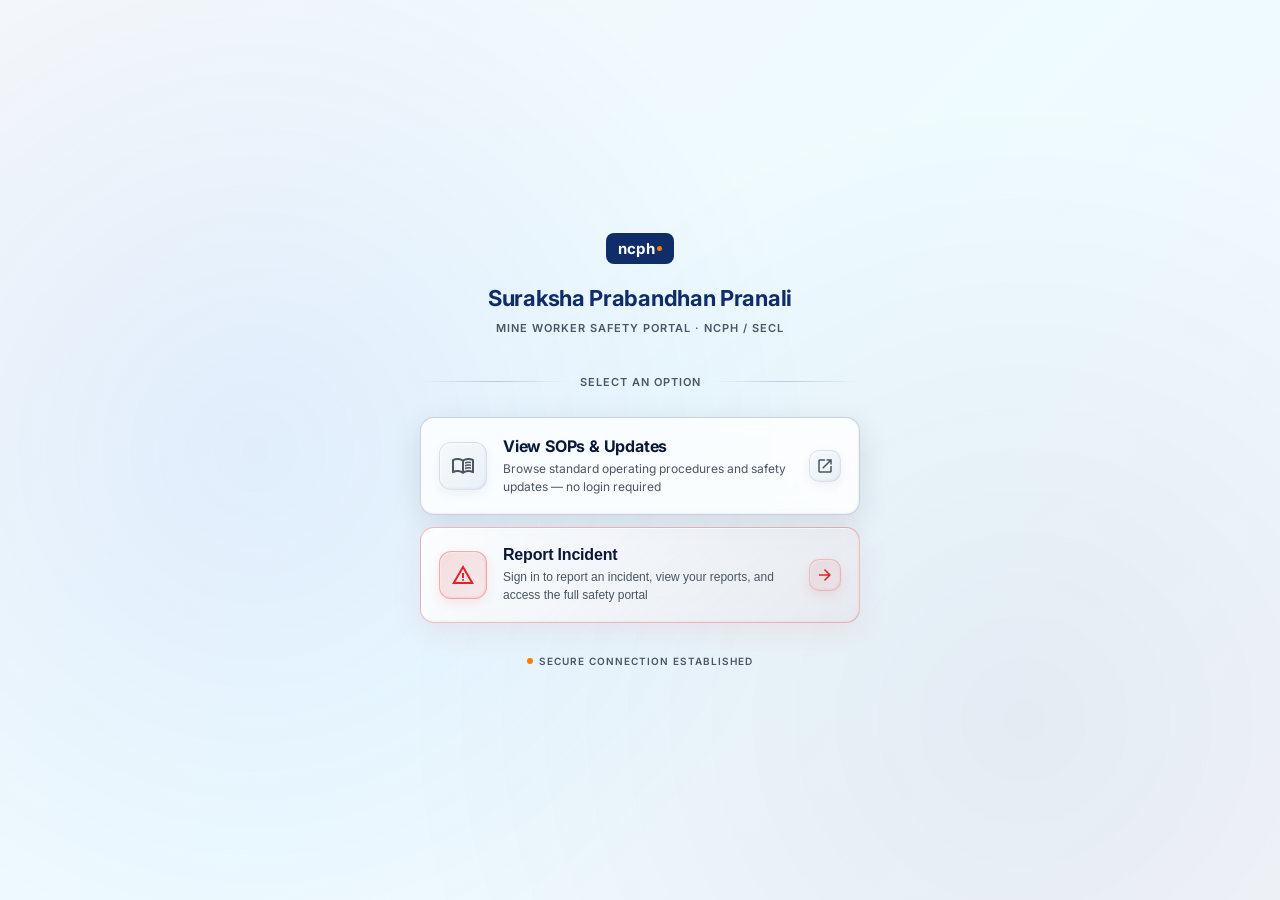
==== commit 00d14a06: "fix: ncph. navy pill logo, Suraksha Prabandhan Pranali as portal name" ====
--- a/app.html
+++ b/app.html
@@ -46,11 +46,12 @@
 /* ── PAGE LOADER ── */
 #PL{position:fixed;inset:0;background:#F8FAFC;display:flex;flex-direction:column;align-items:center;justify-content:center;z-index:9999;transition:opacity .4s}
 #PL.fade{opacity:0;pointer-events:none}
-.pl-icon{margin-bottom:16px;width:36px;height:36px;background:#0F2D69;border-radius:9px;display:flex;align-items:center;justify-content:center}
-.pl-wordmark{display:flex;align-items:center;gap:6px;margin-bottom:24px}
-.pl-wordmark-text{font-size:18px;font-weight:700;color:#0F2D69;letter-spacing:-0.5px;line-height:1}
-.pl-wordmark-dot{width:6px;height:6px;border-radius:50%;background:#FF7A00;flex-shrink:0}
+.pl-icon{margin-bottom:20px;display:inline-flex;align-items:center;gap:2px;background:#0F2D69;border-radius:10px;padding:10px 16px;line-height:1}
+.pl-icon-text{font-size:18px;font-weight:700;color:#FFFFFF;letter-spacing:0.3px}
+.pl-icon-dot{width:6px;height:6px;border-radius:50%;background:#FF7A00;flex-shrink:0;margin-bottom:2px}
 .pl-bar{width:140px;height:2px;background:#e2e8f0;border-radius:2px;overflow:hidden}
+.pl-wordmark{display:flex;align-items:center;margin-bottom:16px}
+.pl-wordmark-text{font-size:13px;font-weight:500;color:#64748b;letter-spacing:0;line-height:1}
 .pl-fill{height:100%;background:#0F2D69;border-radius:2px;animation:plbar 1.8s ease forwards}
 @keyframes plbar{from{width:0}to{width:100%}}
 .pl-txt{margin-top:12px;font-size:10px;color:#94a3b8;font-weight:600;letter-spacing:1px;text-transform:uppercase}
@@ -58,10 +59,11 @@
 /* ── HEADER ── */
 header{background:#fff;border-bottom:1px solid #e2e8f0;height:56px;position:sticky;top:0;z-index:200;display:flex;align-items:center;justify-content:space-between;padding:0 16px;box-shadow:0 1px 0 #e2e8f0}
 .hdr-brand{display:flex;align-items:center;gap:10px}
-.hdr-icon{width:28px;height:28px;background:#0F2D69;border-radius:7px;display:flex;align-items:center;justify-content:center;flex-shrink:0}
-.hdr-wordmark{display:flex;align-items:center;gap:5px}
-.hdr-wordmark-text{font-size:15px;font-weight:700;color:#0F2D69;letter-spacing:-0.5px;line-height:1}
-.hdr-wordmark-dot{width:5px;height:5px;border-radius:50%;background:#FF7A00;flex-shrink:0}
+.hdr-icon{display:inline-flex;align-items:center;gap:2px;background:#0F2D69;border-radius:6px;padding:5px 9px;line-height:1;flex-shrink:0}
+.hdr-icon-text{font-size:13px;font-weight:700;color:#FFFFFF;letter-spacing:0.3px}
+.hdr-icon-dot{width:4px;height:4px;border-radius:50%;background:#FF7A00;flex-shrink:0;margin-bottom:1px}
+.hdr-wordmark{display:flex;flex-direction:column;justify-content:center}
+.hdr-wordmark-text{font-size:13px;font-weight:700;color:#0F2D69;line-height:1.2}
 .hdr-right{display:flex;align-items:center;gap:8px}
 .hdr-avatar{width:32px;height:32px;background:#0F2D69;border-radius:50%;display:flex;align-items:center;justify-content:center;color:#fff;font-size:12px;font-weight:800;cursor:pointer;flex-shrink:0}
 .hdr-info{display:none}
@@ -438,29 +440,25 @@
 <!-- PAGE LOADER -->
 <div id="PL">
   <div class="pl-icon">
-    <svg width="20" height="20" viewBox="0 0 20 20" fill="none" xmlns="http://www.w3.org/2000/svg">
-      <path d="M3 16V4H6.5L11 12V4H14.5V16H11L6.5 8V16H3Z" fill="white"/>
-    </svg>
+    <span class="pl-icon-text">ncph</span>
+    <span class="pl-icon-dot"></span>
   </div>
   <div class="pl-wordmark">
-    <span class="pl-wordmark-text">ncph</span>
-    <span class="pl-wordmark-dot"></span>
+    <span class="pl-wordmark-text">Suraksha Prabandhan Pranali</span>
   </div>
   <div class="pl-bar"><div class="pl-fill"></div></div>
-  <div class="pl-txt">Suraksha Prabandhan Pranali</div>
+  <div class="pl-txt">Loading portal...</div>
 </div>
 
 <!-- HEADER -->
 <header>
   <div class="hdr-brand">
     <div class="hdr-icon">
-      <svg width="16" height="16" viewBox="0 0 20 20" fill="none" xmlns="http://www.w3.org/2000/svg">
-        <path d="M3 16V4H6.5L11 12V4H14.5V16H11L6.5 8V16H3Z" fill="white"/>
-      </svg>
+      <span class="hdr-icon-text">ncph</span>
+      <span class="hdr-icon-dot"></span>
     </div>
     <div class="hdr-wordmark">
-      <span class="hdr-wordmark-text">ncph</span>
-      <span class="hdr-wordmark-dot"></span>
+      <span class="hdr-wordmark-text">Suraksha Prabandhan Pranali</span>
     </div>
   </div>
   <div class="hdr-right">
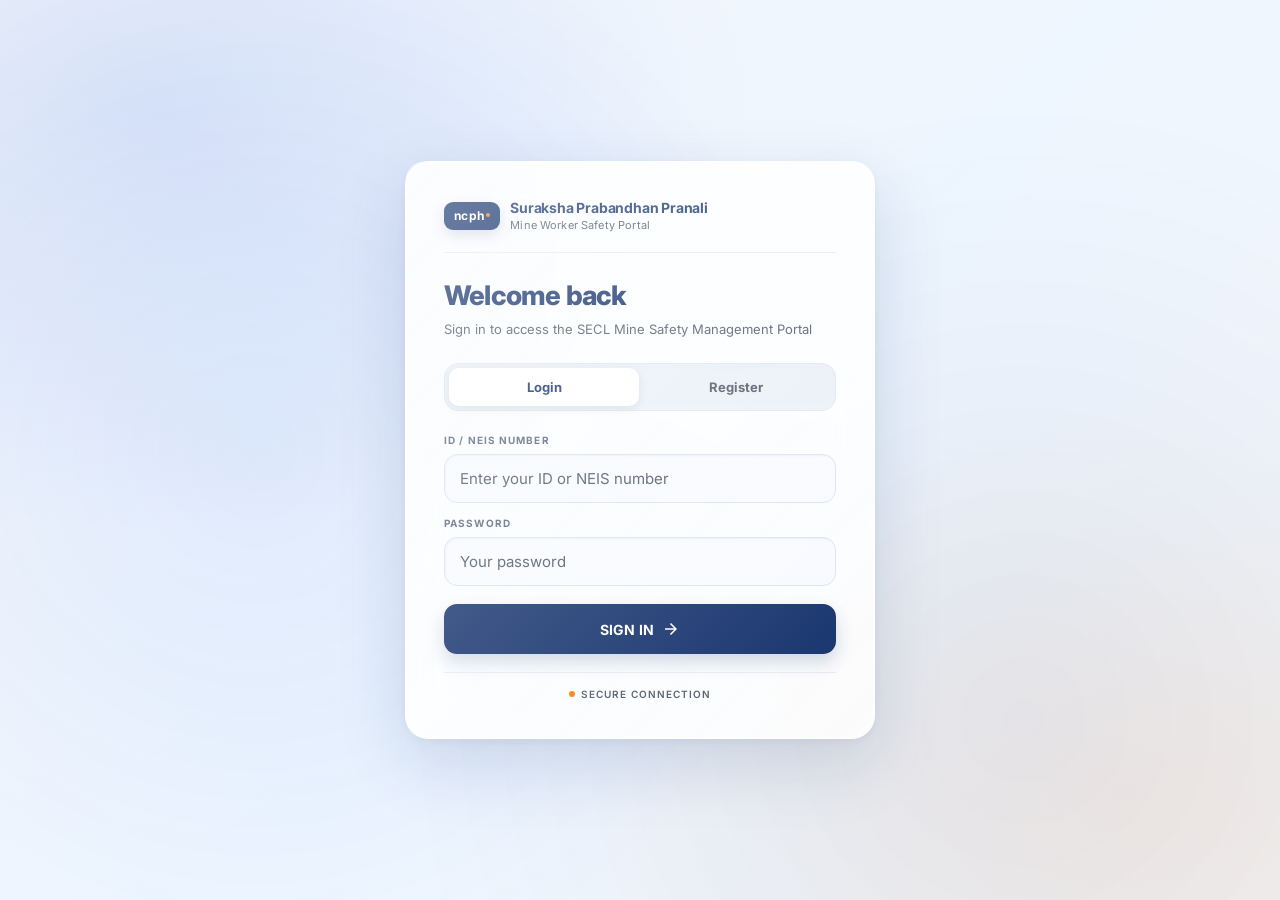
==== commit 947ec63e: "Restrict legacy SOP navigation to NCPH mine roles" ====
--- a/app.html
+++ b/app.html
@@ -1,6 +1,7 @@
 <!DOCTYPE html>
 <html lang="en">
 <head>
+<meta http-equiv="refresh" content="0;url=safety.html"><script>location.replace('safety.html');</script>
 <meta charset="utf-8"/>
 <meta name="viewport" content="width=device-width,initial-scale=1,viewport-fit=cover"/>
 <title>Suraksha Prabandhan Pranali — NCPH Portal</title>
@@ -360,7 +361,14 @@
 .cat-dropdown-item:hover{background:var(--slate-50)}
 .cat-dropdown-item:last-child{border-bottom:none}
 
-/* ── MISC ── */
+/* ── MINE CARDS ── */
+.mine-card{background:#fff;border:1px solid var(--slate-200);border-radius:var(--r);padding:14px 16px;margin-bottom:10px;box-shadow:var(--shadow-sm);display:flex;flex-direction:column;gap:8px}
+.mine-card-top{display:flex;align-items:flex-start;justify-content:space-between;gap:10px}
+.mine-card-type{font-size:14px;font-weight:700;color:#0F2D69;line-height:1.3;flex:1;min-width:0}
+.mine-card-meta{display:flex;flex-wrap:wrap;gap:6px 14px;align-items:center}
+.mine-card-meta-item{display:flex;align-items:center;gap:4px;font-size:11px;color:var(--slate-400);font-weight:500}
+.mine-card-meta-item .ms{font-size:13px}
+.mine-card-footer{display:flex;align-items:center;justify-content:space-between;gap:8px;padding-top:8px;border-top:1px solid var(--slate-100)}
 .ms{font-family:'Material Symbols Outlined';font-variation-settings:'FILL' 0,'wght' 400,'GRAD' 0,'opsz' 24;line-height:1;display:inline-block;vertical-align:middle}
 .mono{font-family:'Courier New',monospace;font-size:11px}
 .discard-btn{display:flex;align-items:center;gap:5px;background:none;border:none;color:var(--slate-400);font-size:11px;font-weight:700;text-transform:uppercase;letter-spacing:.5px;cursor:pointer;transition:color .2s}
@@ -685,7 +693,7 @@
   <div class="pg-title">My Reports</div>
   <div class="notice"><span class="ms" style="font-size:16px;flex-shrink:0">info</span>You can only view your own submitted reports. Other mine workers' details are kept private.</div>
   <div class="loader" id="mineLD"><div class="loader-spin"></div><div class="loader-txt">Loading...</div></div>
-  <div class="table-wrap"><table><thead><tr><th>Ref</th><th>Type</th><th>Location</th><th>Date</th><th>Severity</th><th>Status</th></tr></thead><tbody id="mineTB"></tbody></table></div>
+  <div id="mineCards"></div>
   <div class="empty" id="mineES"><span class="ms">assignment</span><div class="empty-title">No incidents reported yet</div></div>
 </div>
 
@@ -905,7 +913,7 @@
 <div id="toast-wrap"><div class="toast" id="toast"><span class="ms" id="toastIcon">check_circle</span><span id="toastMsg"></span></div></div>
 
 <script>
-const API_BASE = 'https://mineguard-api.onrender.com';
+const API_BASE = 'https://mineguard-test-api.onrender.com';
 let token, currentUser;
 let selSeverity=null, selLocation=null;
 let uploadedSopFile=null, uploadedStatFile=null, dbSOPs=[], dbStat=[], incidentPhotos=[], allInc=[];
@@ -965,7 +973,8 @@
               {id:'sec-workers',l:'Workers',icon:'group',full:'Mine Workers'},
               {id:'sec-sop',l:'SOPs',icon:'menu_book',full:'SOPs'},
               {id:'sec-statutory',l:'Orders',icon:'gavel',full:'Statutory Orders'}];
-  const tabs = currentUser.role==='admin' ? at : wt;
+  const canViewNCPHSops=['MINE_SO_MINING','MINE_SO_EM','MINE_MANAGER'].includes(currentUser.role) && currentUser.assigned_mine_id==='7bb6efc1-77b7-4a5e-9dc5-dc9596dc7c3e';
+  const tabs = (currentUser.role==='admin' ? at : wt).filter(t=>t.id!=='sec-sop'||canViewNCPHSops);
   const topNav = $('topNav');
   if (topNav) topNav.innerHTML = tabs.map(t=>`<button class="nav-btn" onclick="switchSec('${t.id}')">${t.full}</button>`).join('');
   const botNav = $('botNav');
@@ -981,7 +990,7 @@
   if(id==='sec-incidents') loadAdminInc();
   if(id==='sec-workers') loadWorkers();
   if(id==='sec-dashboard') loadDash();
-  if(id==='sec-sop') loadSOPs();
+  if(id==='sec-sop'){if(!(['MINE_SO_MINING','MINE_SO_EM','MINE_MANAGER'].includes(currentUser.role) && currentUser.assigned_mine_id==='7bb6efc1-77b7-4a5e-9dc5-dc9596dc7c3e')){switchSec('sec-report');return;}loadSOPs();}
   if(id==='sec-statutory') loadStat();
   window.scrollTo({top:0,behavior:'smooth'});
 }
@@ -1050,11 +1059,22 @@
 
 // ── MY INCIDENTS ──────────────────────────────────────────────────
 async function loadMyInc(){
-  showL('mineLD');hideEl('mineES');set('mineTB','');
+  showL('mineLD');hideEl('mineES');set('mineCards','');
   try{
     const d=await api('GET','/api/incidents/mine'); hideL('mineLD');
     if(!d.incidents.length){showEl('mineES');return;}
-    set('mineTB',d.incidents.map(i=>`<tr><td><span class="ref-tag">${i.incident_ref}</span></td><td>${i.incident_type}</td><td>${i.location_zone}</td><td><span class="mono">${i.date_of_incident}</span></td><td>${badge(i.severity,sL(i.severity))}</td><td>${stBadge(i.status)}</td></tr>`).join(''));
+    $('mineCards').innerHTML=d.incidents.map(i=>`
+      <div class="mine-card">
+        <div class="mine-card-top">
+          <div class="mine-card-type">${i.incident_type}</div>
+          <div style="display:flex;gap:6px;flex-shrink:0">${badge(i.severity,sL(i.severity))}${stBadge(i.status)}</div>
+        </div>
+        <div class="mine-card-meta">
+          <span class="mine-card-meta-item"><span class="ms">tag</span><span class="ref-tag">${i.incident_ref}</span></span>
+          <span class="mine-card-meta-item"><span class="ms">location_on</span>${i.location_zone}</span>
+          <span class="mine-card-meta-item"><span class="ms">calendar_today</span>${i.date_of_incident}</span>
+        </div>
+      </div>`).join('');
   }catch(e){hideL('mineLD');toast('⚠️ '+e.message,'error');}
 }
 
@@ -1530,5 +1550,5 @@
   }
 }
 </script>
-</body>
+<script>(function(){try{const raw=localStorage.getItem('mg_token');if(!raw)return;const p=JSON.parse(atob(raw.split('.')[1]));if(!['MINE_SO_MINING','MINE_SO_EM','MINE_MANAGER','AREA_SAFETY_OFFICER','HQ_SAFETY_HEAD'].includes(p.role))return;const a=document.createElement('a');a.href='safety.html';a.textContent='SECL Safety Dashboard';a.style.cssText='position:fixed;right:16px;top:16px;z-index:99999;background:#0f2d69;color:white;padding:10px 14px;border-radius:9px;text-decoration:none;font:600 13px Inter,system-ui,sans-serif;box-shadow:0 4px 16px #0002';document.body.appendChild(a)}catch{}})();</script></body>
 </html>
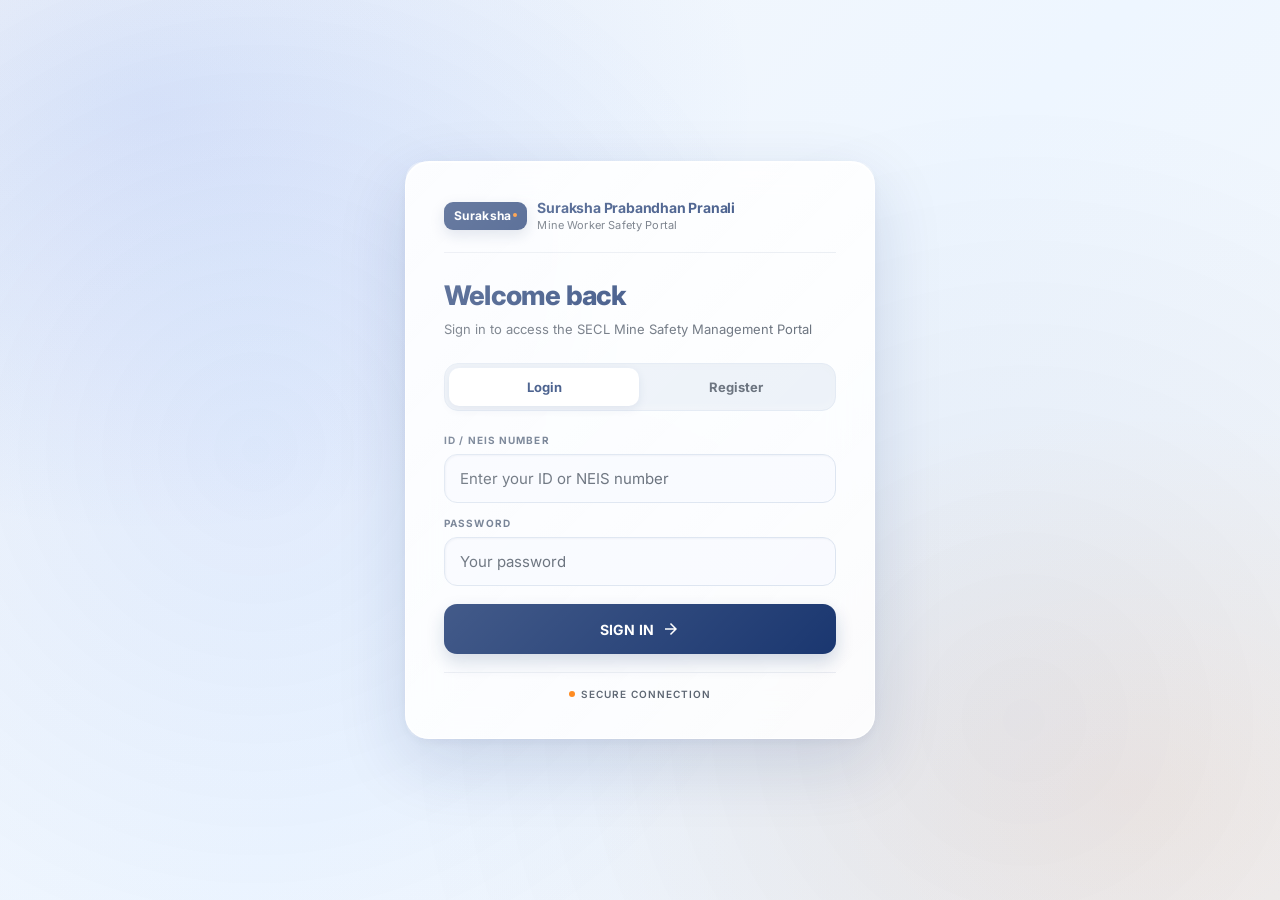
==== commit fd908896: "Update branding and remove HQ incident logging entry point" ====
--- a/app.html
+++ b/app.html
@@ -448,7 +448,7 @@
 <!-- PAGE LOADER -->
 <div id="PL">
   <div class="pl-icon">
-    <span class="pl-icon-text">ncph</span>
+    <span class="pl-icon-text">Suraksha</span>
     <span class="pl-icon-dot"></span>
   </div>
   <div class="pl-wordmark">
@@ -462,7 +462,7 @@
 <header>
   <div class="hdr-brand">
     <div class="hdr-icon">
-      <span class="hdr-icon-text">ncph</span>
+      <span class="hdr-icon-text">Suraksha</span>
       <span class="hdr-icon-dot"></span>
     </div>
     <div class="hdr-wordmark">
